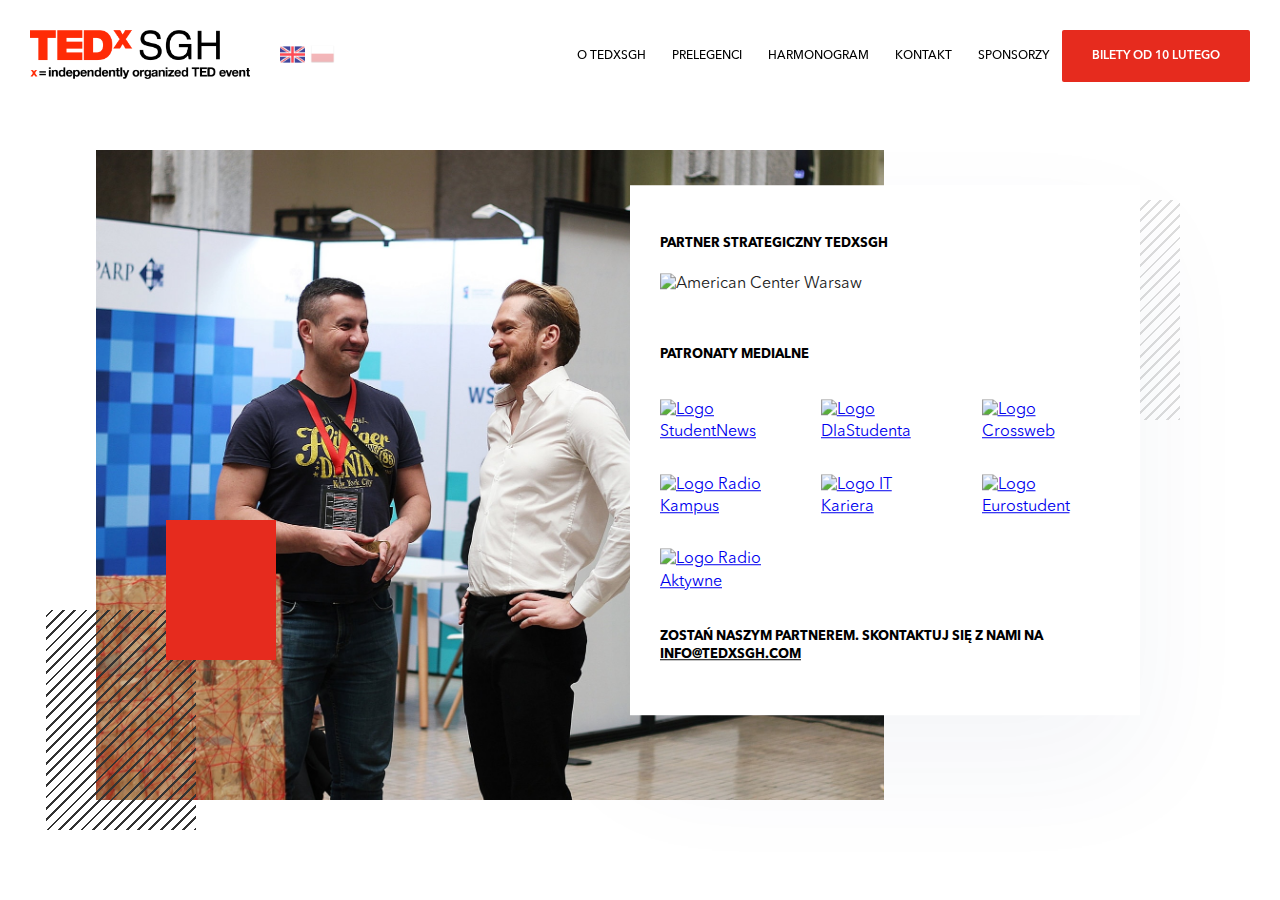
==== partnerzy.html @ ab31dc55 "Version with partners" ====
<!doctype html>
<html class="no-js" lang="">
<head>
  <meta charset="utf-8">
  <meta http-equiv="x-ua-compatible" content="ie=edge">
  <title>TEDxSGH discover the x - 3rd March 2018</title>
  <meta name="description" content="TEDxSGH - discover the x - 3rd March 2018. 3 sessions, 9 speakers, whole day of inspirational ideas.">
  <meta name="viewport" content="width=device-width, initial-scale=1">

  <link rel="manifest" href="site.webmanifest">
  <link rel="apple-touch-icon" href="icon.png">
  <!-- Place favicon.ico in the root directory -->

  <link rel="stylesheet" href="css/normalize.css">
  <link rel="stylesheet" href="css/main.css?v=1.47">
</head>
<body>
<!--[if lte IE 9]>
<p class="browserupgrade">You are using an <strong>outdated</strong> browser. Please <a href="https://browsehappy.com/">upgrade your browser</a> to improve your experience and security.</p>
<![endif]-->

<!-- Add your site or application content here -->


<div class="navigation">
  <div class="container-fluid">
    <div class="navigation-content">
      <div class="nav-logo-languages">
        <a href="pl.html">
          <img src="assets/images/logo-black.png"
               alt="TEDxSGH Logo" class="brand-logo">
        </a>
        <div class="languages">
          <a href="sponsors.html">
            <img src="assets/images/en.png" alt="" class="flag flag--active">
          </a>
          <a href="#">
            <img src="assets/images/pl.png" alt="" class="flag">
          </a>
        </div>
      </div>
      <ul class="navigation-items">
        <li class="navigation-item">
          <a href="pl.html#about" class="dark">
            O TEDxSGH
          </a>
        </li>
        <li class="navigation-item">
          <a href="pl.html#schedule" class="dark">
            Prelegenci
          </a>
        </li>
        <li class="navigation-item">
          <a href="pl.html#schedule" class="dark">
            Harmonogram
          </a>
        </li>
        <li class="navigation-item">
          <a href="pl.html#contact" class="dark">
            Kontakt
          </a>
        </li>
        <li class="navigation-item">
          <a href="#" class="dark">
            Sponsorzy
          </a>
        </li>
        <a href="https://tedxsgh.evenea.pl/" target="_blank">
          <button class="btn">
            Bilety od 10 lutego
          </button>
        </a>
      </ul>
    </div>
  </div>
</div>

<div class="navigation--mobile">
  <input type="checkbox" id="menu-toggle"/>
  <label id="trigger" for="menu-toggle"></label>
  <label id="burger" for="menu-toggle"></label>
  <ul id="menu">
    <li>
      <a href="pl.html#about">
        O TEDxSGH
      </a>
    </li>
    <li>
      <a href="pl.html#schedule">
        Prelegenci
      </a>
    </li>
    <li>
      <a href="pl.html#schedule">
        Harmonogram
      </a>
    </li>
    <li>
      <a href="pl.html#contact">
        Kontakt
      </a>
    </li>
    <li>
      <a href="#">
        Sponsorzy
      </a>
    </li>
    <a href="https://tedxsgh.evenea.pl/" target="_blank">
      <button class="btn">
        Bilety od 10 lutego
      </button>
    </a>
  </ul>
</div>

<!--Header-->

<section class="sponsors-wrapper">
  <div class="lines"></div>

  <div class="container">
    <div class="sponsors">
      <div class="sponsors-background">
        <div class="lines lines--dark"></div>
        <div class="red-rectangle"></div>
      </div>
    </div>
    <div class="sponsors-list">
      <div class="sponsor">
        <h2 class="ted-heading ted-heading--secondary">Partner strategiczny TEDxSGH</h2>
        <img src="assets/images/american-center.jpg" alt="American Center Warsaw">
      </div>
      <div class="other-sponsors">
        <h2 class="ted-heading ted-heading--secondary">Patronaty medialne</h2>
        <div class="row align-center justify-between">
          <div class="sponsor">
            <a href="http://studentnews.pl" target="_blank">
              <img src="assets/images/logo-studentnews.gif" alt="Logo StudentNews">
            </a>
          </div>
          <div class="sponsor">
            <a href="http://dlastudenta.pl" target="_blank">
              <img src="assets/images/logo-dlastudenta-pl.jpg" alt="Logo DlaStudenta">
            </a>
          </div>
          <div class="sponsor">
            <a href="http://crossweb.pl" target="_blank">
              <img src="assets/images/logo-crossweb.png" alt="Logo Crossweb">
            </a>
          </div>
          <div class="sponsor">
            <a href="http://radiokampus.fm" target="_blank">
              <img src="assets/images/logo-radio-kampus.jpg" alt="Logo Radio Kampus">
            </a>
          </div>
          <div class="sponsor">
            <a href="http://itkariera.info/" target="_blank">
              <img src="assets/images/logo-it-kariera.jpg" alt="Logo IT Kariera">
            </a>
          </div>
          <div class="sponsor">
            <a href="http://www.eurostudent.pl/" target="_blank">
              <img src="assets/images/logo-eurostudent.jpg" alt="Logo Eurostudent">
            </a>
          </div>
          <div class="sponsor">
            <a href="https://radioaktywne.pl" target="_blank">
              <img src="assets/images/logo-radio-aktywne.svg" alt="Logo Radio Aktywne">
            </a>
          </div>
        </div>
      </div>

      <h2 class="ted-heading ted-heading--secondary">Zostań naszym partnerem. Skontaktuj się z nami na
        <a class="mail" href="mailto:info@tedxsgh.com">info@tedxsgh.com</a>
      </h2>
    </div>
  </div>
</section>





<script src="js/vendor/modernizr-3.5.0.min.js"></script>
<script src="https://code.jquery.com/jquery-3.2.1.min.js" integrity="sha256-hwg4gsxgFZhOsEEamdOYGBf13FyQuiTwlAQgxVSNgt4=" crossorigin="anonymous"></script>
<script>window.jQuery || document.write('<script src="js/vendor/jquery-3.2.1.min.js"><\/script>')</script>
<script src="js/plugins.js"></script>
<script src="js/main.js"></script>
<!--<script type='text/javascript' src='//s3.amazonaws.com/downloads.mailchimp.com/js/mc-validate.js'></script><script type='text/javascript'>(function($) {window.fnames = new Array(); window.ftypes = new Array();fnames[0]='EMAIL';ftypes[0]='email';fnames[1]='FNAME';ftypes[1]='text';fnames[2]='LNAME';ftypes[2]='text';}(jQuery));var $mcj = jQuery.noConflict(true);</script>-->


<!-- Google Analytics: change UA-XXXXX-Y to be your site's ID. -->
<script>
  window.ga=function(){ga.q.push(arguments)};ga.q=[];ga.l=+new Date;
  ga('create','UA-73152735-4','auto');ga('send','pageview')
</script>
<script src="https://www.google-analytics.com/analytics.js" async defer></script>
</body>
</html>
---- css/main.css ----
/*! HTML5 Boilerplate v6.0.1 | MIT License | https://html5boilerplate.com/ */html{color:#222;font-size:1em;line-height:1.4}html,body{max-width:100vw !important;width:100vw;overflow-x:hidden}::-moz-selection{background:#b3d4fc;text-shadow:none}::selection{background:#b3d4fc;text-shadow:none}hr{display:block;height:1px;border:0;border-top:1px solid #ccc;margin:1em 0;padding:0}audio,canvas,iframe,img,svg,video{vertical-align:middle}fieldset{border:0;margin:0;padding:0}textarea{resize:vertical}.browserupgrade{margin:0.2em 0;background:#ccc;color:#000;padding:0.2em 0}.left{text-align:left}.right{text-align:right}.center{text-align:center;margin-left:auto;margin-right:auto}.hidden-sm{display:none}.container{width:90%;margin-left:auto;margin-right:auto}@media only screen and (min-width: 540px){.container{width:85%}}@media only screen and (min-width: 1700px){.container{width:80%;max-width:1600px}}.row{width:100%;display:flex;flex-wrap:wrap}.row [class^="col"]{float:left;margin:0.5rem 2%;min-height:0.125rem}.row::after{content:"";display:table;clear:both}.no-gutters{margin-right:0;margin-left:0}.no-gutters>.col,.no-gutters>[class*="col-"]{padding-right:0;padding-left:0}.col{box-sizing:border-box;display:flex;flex-direction:column}.col.reverse{flex-direction:column-reverse}.align-start{align-items:flex-start}.align-center{align-items:center}.align-end{align-items:flex-end}.align-stretch{align-items:stretch}.align-baseline{align-items:baseline}.justify-start{justify-content:flex-start;text-align:start}.justify-center{justify-content:center;text-align:center}.justify-end{justify-content:flex-end;text-align:end}.justify-around{justify-content:space-around}.justify-between{justify-content:space-between}.flex-first{order:-1}.flex-last{order:1}.col-xs-1{width:4.33333%}.col-xs-2{width:12.66667%}.col-xs-3{width:21%}.col-xs-4{width:29.33333%}.col-xs-5{width:37.66667%}.col-xs-6{width:46%}.col-xs-7{width:54.33333%}.col-xs-8{width:62.66667%}.col-xs-9{width:71%}.col-xs-10{width:79.33333%}.col-xs-11{width:87.66667%}.col-xs-12{width:96%}@media only screen and (min-width: 540px){.col-sm-1{width:4.33333%}.col-sm-2{width:12.66667%}.col-sm-3{width:21%}.col-sm-4{width:29.33333%}.col-sm-5{width:37.66667%}.col-sm-6{width:46%}.col-sm-7{width:54.33333%}.col-sm-8{width:62.66667%}.col-sm-9{width:71%}.col-sm-10{width:79.33333%}.col-sm-11{width:87.66667%}.col-sm-12{width:96%}.hidden-sm{display:block}}@media only screen and (min-width: 750px){.col-md-1{width:4.33333%}.col-md-2{width:12.66667%}.col-md-3{width:21%}.col-md-4{width:29.33333%}.col-md-5{width:37.66667%}.col-md-6{width:46%}.col-md-7{width:54.33333%}.col-md-8{width:62.66667%}.col-md-9{width:71%}.col-md-10{width:79.33333%}.col-md-11{width:87.66667%}.col-md-12{width:96%}.hidden-md{display:block}}@media only screen and (min-width: 1270px){.col-lg-1{width:4.33333%}.col-lg-2{width:12.66667%}.col-lg-3{width:21%}.col-lg-4{width:29.33333%}.col-lg-5{width:37.66667%}.col-lg-6{width:46%}.col-lg-7{width:54.33333%}.col-lg-8{width:62.66667%}.col-lg-9{width:71%}.col-lg-10{width:79.33333%}.col-lg-11{width:87.66667%}.col-lg-12{width:96%}.hidden-lg{display:block}}@media only screen and (min-width: 1700px){.col-xl-1{width:4.33333%}.col-xl-2{width:12.66667%}.col-xl-3{width:21%}.col-xl-4{width:29.33333%}.col-xl-5{width:37.66667%}.col-xl-6{width:46%}.col-xl-7{width:54.33333%}.col-xl-8{width:62.66667%}.col-xl-9{width:71%}.col-xl-10{width:79.33333%}.col-xl-11{width:87.66667%}.col-xl-12{width:96%}.hidden-xl{display:block}}@font-face{font-family:"AvenirNext-Heavy";src:url("../assets/fonts/AvenirNext-Heavy.otf") format("opentype")}@font-face{font-family:"AvenirNext-Bold";src:url("../assets/fonts/AvenirNext-Bold.otf") format("opentype")}@font-face{font-family:"AvenirNext-UltraLight";src:url("../assets/fonts/AvenirNext-UltraLight.otf") format("opentype")}@font-face{font-family:"AvenirNext-Medium";src:url("../assets/fonts/AvenirNext-Medium.otf") format("opentype")}@font-face{font-family:"AvenirNext-Regular";src:url("../assets/fonts/AvenirNext-Regular.otf") format("opentype")}@font-face{font-family:"AvenirNext-Demi";src:url("../assets/fonts/AvenirNext-Demi.otf") format("opentype")}.btn{padding:20px 30px;height:52px;text-align:center;background-color:#e62b1e;border-radius:2px;color:#fff;border:none;transition:0.2s;cursor:pointer;font-size:12px;font-size:.75rem;font-family:"AvenirNext-Demi",sans-serif;font-style:normal;font-weight:normal;text-transform:uppercase;min-width:140px}.btn:hover{background-color:#e32619}.btn:focus,.btn:active{outline:none}.btn--block{display:block;width:100%;max-width:none}.btn--with-arrow{position:relative;padding:20px 50px 20px 30px}.btn--with-arrow:after{position:absolute;display:block;content:url("../assets/images/arrow-white.svg");width:20px;right:20px;top:50%;transform:translateY(-50%)}html,body{font-family:"AvenirNext-Regular",sans-serif;font-style:normal;font-weight:normal}h1,h2,h3,h4,h5,h6{margin:20px 0}p{font-size:14px;font-size:.875rem;font-family:"AvenirNext-Regular",sans-serif;font-style:normal;font-weight:normal}.ted-heading{font-family:"AvenirNext-Bold",sans-serif;font-style:normal;font-weight:normal;color:#000}.ted-heading--hero{font-size:33px;font-size:2.0625rem;line-height:1.27;letter-spacing:2px;margin:30px 0}@media only screen and (min-width: 750px){.ted-heading--hero{font-size:60px;font-size:3.75rem}}.ted-heading--primary{font-size:20px;font-size:1.25rem;line-height:1.20}.ted-heading--secondary{font-size:13px;font-size:.8125rem;text-transform:uppercase}.ted-copy{font-size:14px;font-size:.875rem;font-family:"AvenirNext-Regular",sans-serif;font-style:normal;font-weight:normal;color:#818BA2;line-height:1.5}.ted-copy--large{font-size:16px;font-size:1rem;font-family:"AvenirNext-Bold",sans-serif;font-style:normal;font-weight:normal;color:#000}.ted-copy--faded{opacity:0.6}.ted-red{color:#e62b1e}.about{margin:30px 0;position:relative}@media only screen and (min-width: 750px){.about{margin:100px 0}}@media only screen and (min-width: 1700px){.about{margin:150px 0}}.about .lines{top:-100px;left:0px;height:350px;width:60px}.about__current-edition{position:relative;margin:80px 0 40px}.about__current-edition-theme{position:absolute;top:50px;left:-5px;color:rgba(0,0,0,0.06);font-size:40px;font-size:2.5rem;font-family:"AvenirNext-Demi",sans-serif;font-style:normal;font-weight:normal}@media only screen and (min-width: 540px){.about__current-edition-theme{top:90px;font-size:60px;font-size:3.75rem;font-family:"AvenirNext-Demi",sans-serif;font-style:normal;font-weight:normal}}@media only screen and (min-width: 750px){.about__current-edition-theme{font-size:80px;font-size:5rem;font-family:"AvenirNext-Demi",sans-serif;font-style:normal;font-weight:normal}}@media only screen and (min-width: 1270px){.about__current-edition-theme{left:430px;top:-6px;font-size:95px;font-size:5.9375rem;font-family:"AvenirNext-Demi",sans-serif;font-style:normal;font-weight:normal}}.about__current-edition-theme-description{margin-top:40px}@media only screen and (min-width: 540px){.about__current-edition-theme-description{margin-top:80px}}@media only screen and (min-width: 1270px){.about__current-edition-theme-description{margin:0;width:75%}}.about__current-edition img{width:200px;margin-bottom:30px}@media only screen and (min-width: 540px){.about__current-edition img{width:300px}}@media only screen and (min-width: 750px){.about__current-edition img{width:400px}}.footer{padding:10px}@media only screen and (min-width: 750px){.footer{padding:30px}}.footer-content{display:flex;flex-direction:column;justify-content:space-around;align-items:center}@media only screen and (min-width: 750px){.footer-content{flex-direction:row}}.footer-content span{display:block;margin:15px;text-align:center}@media only screen and (min-width: 750px){.footer-content span{margin:8px}}.footer-content span a{color:#000}.footer-content__social-media{order:1}@media only screen and (min-width: 750px){.footer-content__social-media{order:2}}.footer-content__social-media-item img{width:30px}.footer-copyrights{order:2}@media only screen and (min-width: 750px){.footer-copyrights{order:1;display:flex}}.ticket-reminder{display:flex;justify-content:center;margin-bottom:80px}.navigation{position:fixed;z-index:999;top:0;padding:20px 0;width:100vw;background:#fff}@media only screen and (min-width: 750px){.navigation{background:transparent;margin-top:10px}}.navigation-content{width:100%;display:flex;justify-content:space-between;align-items:flex-start}.navigation .brand-logo{height:auto;max-width:140px;margin-right:25px}@media only screen and (min-width: 540px){.navigation .brand-logo{max-width:190px}}@media only screen and (min-width: 750px){.navigation .brand-logo{max-width:220px}}.navigation .nav-logo-languages{display:flex;flex-direction:row;align-items:center}.navigation-items{display:none;font-size:12px;font-size:.75rem;font-family:"AvenirNext-Medium",sans-serif;font-style:normal;font-weight:normal;list-style-type:none;align-items:center;margin-top:0;margin-bottom:0;text-transform:uppercase}@media only screen and (min-width: 1270px){.navigation-items{display:flex}}@media only screen and (min-width: 1700px){.navigation-items{font-size:14px;font-size:.875rem;font-family:"AvenirNext-Medium",sans-serif;font-style:normal;font-weight:normal}}.navigation-item{margin:0 13px}@media only screen and (min-width: 1700px){.navigation-item{margin:0 30px}}.navigation-item a{color:#fff;text-decoration:none}.navigation-item a.dark{color:#000 !important}.container-fluid{padding:0 15px}@media only screen and (min-width: 750px){.container-fluid{padding:0 30px}}@keyframes checked-anim{50%{width:100%;height:100%;border-radius:0}100%{width:100%;height:100%;border-radius:0}}@keyframes not-checked-anim{0%{width:100%;height:100%}}.navigation--mobile{z-index:1001}.navigation--mobile [type="checkbox"]:not(:checked),.navigation--mobile [type="checkbox"]:checked{display:none}#trigger,#burger,#burger:before,#burger:after{position:absolute;top:30px;right:25px;background:#000;width:25px;height:2px;transition:.2s ease;cursor:pointer;z-index:1002;display:none}@media only screen and (min-width: 750px){#trigger,#burger,#burger:before,#burger:after{top:45px}}@media only screen and (max-width: 1269px){#trigger,#burger,#burger:before,#burger:after{display:block}}#trigger{height:25px;background:none}#burger:before,#burger:after{content:" ";left:0}#burger:before{top:7px}#burger:after{top:14px}#menu-toggle:checked+#trigger+#burger{background-color:#fff}#menu-toggle:checked+#trigger+#burger:before{background-color:#121f3e;width:25px;top:10px;left:5px;transform:rotate(45deg) translateX(-5px);transition:transform .2s ease}#menu-toggle:checked+#trigger+#burger:after{background-color:#121f3e;width:25px;top:3px;left:4px;transform:rotate(-45deg) translateX(-5px);transition:transform .2s ease}#menu{display:none}@media only screen and (max-width: 1269px){#menu{display:flex;flex-direction:column;justify-content:center;align-items:center;position:absolute;margin:0;padding:0;width:0;height:0;background-color:#fff;border-bottom-right-radius:100%;box-shadow:0 2px 5px rgba(0,0,0,0.26);animation:not-checked-anim .2s both;transition:.2s;z-index:1001}}#menu li,#menu button{display:none}#menu li a,#menu button a{display:block;margin:5px;padding:10px;color:#121f3e;text-decoration:none}#menu-toggle:checked+#trigger+#burger+#menu{animation:checked-anim 0.5s ease both}#menu-toggle:checked+#trigger ~ #menu>li,#menu-toggle:checked+#trigger ~ #menu>button{display:block;max-width:90%}.header{color:#fff;height:100%;position:relative;text-align:center;height:100%;margin:130px 0 70px}@media only screen and (min-width: 540px){.header{margin:0;min-height:100vh}}@media only screen and (min-width: 750px){.header{text-align:left}}@media only screen and (min-width: 1270px){.header{height:650px}}.header .header-image{background:url("../assets/images/piotr-bucki-scena@2x.jpg");background-position:center center;background-size:cover;display:none;position:absolute}@media only screen and (min-width: 1270px){.header .header-image{display:block;right:0px;width:53vw;height:100vh}}@media only screen and (min-width: 1700px){.header .header-image{right:80px;width:55vw;height:100vh;max-height:none}}.header .header-image .lines{left:-60px;height:200px;width:60px}.header .header-image .lines--dark{bottom:40px;height:220px;width:150px}.header .header-image .red-rectangle{left:60px;bottom:190px;height:140px;width:110px}@media only screen and (min-width: 540px){.header .hero{text-align:left;position:absolute;top:50%;transform:translateY(-50%)}}.header-date{display:block}@media only screen and (min-width: 540px){.header-date{margin-left:10px;display:inline-block}}#map{height:300px}@media only screen and (min-width: 1270px){#map{height:calc(100% - 200px)}}.contact{margin:30px 0}@media only screen and (min-width: 750px){.contact{margin:50px 0}}@media only screen and (min-width: 1700px){.contact{margin:100px 0}}.contact-wrapper{margin:50px 0}.contact-newsletter-input-wrapper{margin:50px 0}.contact-form-wrapper{margin-top:60px}.contact-form{display:flex;flex-direction:column}.contact-form button{max-width:250px;margin-top:15px}.contact-transport{margin:30px 0}.input-wrapper{position:relative}.input-wrapper--flex{display:flex}.input-wrapper--flex input{width:70%}.input-wrapper--flex button{margin-top:15px}.input-wrapper .lines{height:20px;width:calc(100% - 35px);bottom:10px;z-index:-1}#schedule{position:relative}#schedule>.lines{right:-0px;top:450px;width:15vw;height:600px}.schedule{border-left:1px solid #eee;padding-left:5px;margin-top:60px}@media only screen and (min-width: 540px){.schedule{padding-left:20px}}.schedule-row{display:flex;flex-wrap:wrap;align-items:center;margin:50px 0}@media only screen and (min-width: 750px){.schedule-row{flex-wrap:nowrap}}.schedule-row .schedule-row-title{width:100px}.schedule-row>button,.schedule-row h5,.schedule-row p{margin:10px}@media only screen and (min-width: 1270px){.schedule-row>button,.schedule-row h5,.schedule-row p{margin:20px}}@media only screen and (min-width: 1270px){.schedule-row p{width:60%}}.schedule-row button{position:relative}.schedule-row button:before{content:'';display:block;height:1px;background:#ccc;position:absolute;top:50%;left:-15px;width:15px}@media only screen and (min-width: 540px){.schedule-row button:before{left:-30px;width:30px}}@media only screen and (min-width: 1270px){.schedule-row button:before{left:-40px;width:40px}}.schedule .speaker-box{padding:30px 50px;background:#fff;box-shadow:0 52px 114px 0 rgba(38,58,124,0.05);text-align:center;position:relative;min-height:275px}.schedule .speaker-box-wrapper{position:relative}.schedule .speaker-box-wrapper .lines{left:-10px;top:10px;width:100%;height:100%}.schedule .speaker-unknown{height:80px;width:80px;border-radius:50%;position:relative;background:#e62b1e;margin:0 auto}.schedule .speaker-unknown-content{font-size:50px;font-size:3.125rem;font-family:"AvenirNext-Bold",sans-serif;font-style:normal;font-weight:normal;color:#fff;position:absolute;top:10px;left:25px}.sponsors{position:relative}.sponsors-wrapper{margin-top:100px;height:100%}@media only screen and (min-width: 750px){.sponsors-wrapper{margin:0;height:100vh}}.sponsors-wrapper>.lines{display:block;top:200px;right:100px;height:220px;width:500px}@media only screen and (max-width: 750px){.sponsors-wrapper>.lines{display:none}}.sponsors-background{height:calc(100vh - 250px);position:absolute;top:150px;width:calc(100% - 300px)}@media only screen and (min-width: 750px){.sponsors-background{background:url("../assets/images/partners-background1.jpg");background-position:center center;background-size:cover;background-repeat:no-repeat}}.sponsors-background .lines{display:block;bottom:-30px;left:-50px;height:220px;width:150px}@media only screen and (max-width: 750px){.sponsors-background .lines{display:none}}.sponsors-background .red-rectangle{display:none}@media only screen and (min-width: 750px){.sponsors-background .red-rectangle{display:block;left:70px;bottom:140px;height:140px;width:110px}}.sponsors-list{width:100%;background:#fff;box-shadow:0 52px 114px 0 rgba(38,58,124,0.05);padding:10px}@media only screen and (min-width: 540px){.sponsors-list{width:450px;background:#fff;padding:30px}}.sponsors-list img{max-width:100%;max-height:150px}@media only screen and (min-width: 750px){.sponsors-list{position:absolute;right:140px;top:50%;transform:translateY(-50%)}}.other-sponsors{margin-top:50px}.other-sponsors .sponsor{width:calc(50% - 35px);margin:15px 15px 15px 0}@media only screen and (min-width: 540px){.other-sponsors .sponsor{width:calc(33% - 35px)}}a.mail{color:black !important}input::-webkit-input-placeholder,textarea::-webkit-input-placeholder{font-size:12px;font-size:.75rem;font-family:"AvenirNext-Bold",sans-serif;font-style:normal;font-weight:normal;text-transform:uppercase;color:#121f3e}input,textarea{padding:20px;width:calc(100% - 80px);outline:none;font-size:12px;font-size:.75rem;font-family:"AvenirNext-Bold",sans-serif;font-style:normal;font-weight:normal;text-transform:uppercase;color:#121f3e;border:none;box-shadow:0 52px 114px 0 rgba(38,58,124,0.05);margin:15px 0 15px 10px}@media only screen and (min-width: 540px){input,textarea{min-width:250px}}textarea{height:120px}.lines{position:absolute;background:repeating-linear-gradient(-45deg, #ddd, #ddd 2px, transparent 2px, transparent 8px)}.lines--dark{background:repeating-linear-gradient(-45deg, #333, #333 2px, transparent 2px, transparent 8px)}.red-rectangle{background:#e62b1e;position:absolute}.flag{margin-left:5px;opacity:0.3;width:25px}.flag--active{opacity:1}.languages{display:flex}.hidden{display:none !important}.visuallyhidden{border:0;clip:rect(0 0 0 0);-webkit-clip-path:inset(50%);clip-path:inset(50%);height:1px;margin:-1px;overflow:hidden;padding:0;position:absolute;width:1px;white-space:nowrap}.visuallyhidden.focusable:active,.visuallyhidden.focusable:focus{clip:auto;-webkit-clip-path:none;clip-path:none;height:auto;margin:0;overflow:visible;position:static;width:auto;white-space:inherit}.invisible{visibility:hidden}.clearfix:before,.clearfix:after{content:" ";display:table}.clearfix:after{clear:both}@media print{*,*:before,*:after{background:transparent !important;color:#000 !important;box-shadow:none !important;text-shadow:none !important}a,a:visited{text-decoration:underline}a[href]:after{content:" (" attr(href) ")"}abbr[title]:after{content:" (" attr(title) ")"}a[href^="#"]:after,a[href^="javascript:"]:after{content:""}pre{white-space:pre-wrap !important}pre,blockquote{border:1px solid #999;page-break-inside:avoid}thead{display:table-header-group}tr,img{page-break-inside:avoid}p,h2,h3{orphans:3;widows:3}h2,h3{page-break-after:avoid}}
/*# sourceMappingURL=main.css.map */
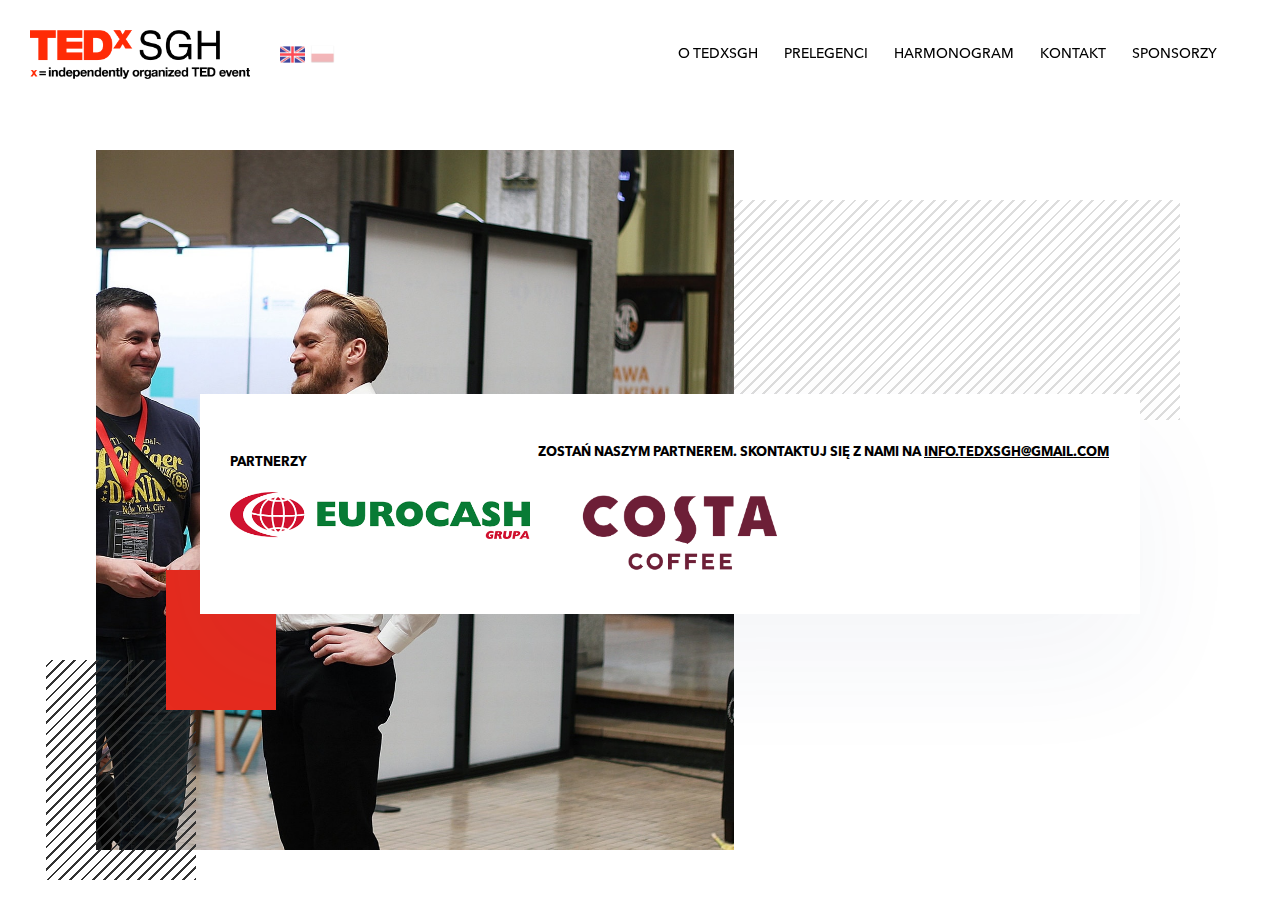
==== commit f29d425d: "2019" ====
--- a/partnerzy.html
+++ b/partnerzy.html
@@ -3,8 +3,8 @@
 <head>
   <meta charset="utf-8">
   <meta http-equiv="x-ua-compatible" content="ie=edge">
-  <title>TEDxSGH discover the x - 3rd March 2018</title>
-  <meta name="description" content="TEDxSGH - discover the x - 3rd March 2018. 3 sessions, 9 speakers, whole day of inspirational ideas.">
+  <title>TEDxSGH be(the)cause - 30 November 2019</title>
+  <meta name="description" content="TEDxSGH - be(the)cause - 30 November 2019. 3 sessions, 9 speakers, whole day of inspirational ideas.">
   <meta name="viewport" content="width=device-width, initial-scale=1">
 
   <link rel="manifest" href="site.webmanifest">
@@ -12,7 +12,7 @@
   <!-- Place favicon.ico in the root directory -->
 
   <link rel="stylesheet" href="css/normalize.css">
-  <link rel="stylesheet" href="css/main.css?v=1.47">
+  <link rel="stylesheet" href="css/main.css?v=1.49">
 </head>
 <body>
 <!--[if lte IE 9]>
@@ -65,11 +65,6 @@
             Sponsorzy
           </a>
         </li>
-        <a href="https://tedxsgh.evenea.pl/" target="_blank">
-          <button class="btn">
-            Bilety od 10 lutego
-          </button>
-        </a>
       </ul>
     </div>
   </div>
@@ -105,11 +100,6 @@
         Sponsorzy
       </a>
     </li>
-    <a href="https://tedxsgh.evenea.pl/" target="_blank">
-      <button class="btn">
-        Bilety od 10 lutego
-      </button>
-    </a>
   </ul>
 </div>
 
@@ -125,54 +115,21 @@
         <div class="red-rectangle"></div>
       </div>
     </div>
-    <div class="sponsors-list">
+    <div class="sponsors-list row">
       <div class="sponsor">
-        <h2 class="ted-heading ted-heading--secondary">Partner strategiczny TEDxSGH</h2>
-        <img src="assets/images/american-center.jpg" alt="American Center Warsaw">
-      </div>
-      <div class="other-sponsors">
-        <h2 class="ted-heading ted-heading--secondary">Patronaty medialne</h2>
-        <div class="row align-center justify-between">
-          <div class="sponsor">
-            <a href="http://studentnews.pl" target="_blank">
-              <img src="assets/images/logo-studentnews.gif" alt="Logo StudentNews">
-            </a>
-          </div>
-          <div class="sponsor">
-            <a href="http://dlastudenta.pl" target="_blank">
-              <img src="assets/images/logo-dlastudenta-pl.jpg" alt="Logo DlaStudenta">
-            </a>
-          </div>
-          <div class="sponsor">
-            <a href="http://crossweb.pl" target="_blank">
-              <img src="assets/images/logo-crossweb.png" alt="Logo Crossweb">
-            </a>
-          </div>
-          <div class="sponsor">
-            <a href="http://radiokampus.fm" target="_blank">
-              <img src="assets/images/logo-radio-kampus.jpg" alt="Logo Radio Kampus">
-            </a>
-          </div>
-          <div class="sponsor">
-            <a href="http://itkariera.info/" target="_blank">
-              <img src="assets/images/logo-it-kariera.jpg" alt="Logo IT Kariera">
-            </a>
-          </div>
-          <div class="sponsor">
-            <a href="http://www.eurostudent.pl/" target="_blank">
-              <img src="assets/images/logo-eurostudent.jpg" alt="Logo Eurostudent">
-            </a>
-          </div>
-          <div class="sponsor">
-            <a href="https://radioaktywne.pl" target="_blank">
-              <img src="assets/images/logo-radio-aktywne.svg" alt="Logo Radio Aktywne">
-            </a>
-          </div>
+        <h2 class="ted-heading ted-heading--secondary">Partnerzy</h2>
+        <div class="sponsors__list">
+          <a class="eurocash" href="https://eurocash.pl/" target="_blank">
+            <img src="assets/images/eurocash.png" alt="Logo Eurocash">
+          </a>
+          <a class="costa" href="https://www.costacoffee.pl/" target="_blank">
+            <img src="assets/images/costa.png" alt="Logo Costa Coffee">
+          </a>
         </div>
       </div>
 
       <h2 class="ted-heading ted-heading--secondary">Zostań naszym partnerem. Skontaktuj się z nami na
-        <a class="mail" href="mailto:info@tedxsgh.com">info@tedxsgh.com</a>
+        <a class="mail" href="mailto:info.tedxsgh@gmail.com">info.tedxsgh@gmail.com</a>
       </h2>
     </div>
   </div>
--- a/css/main.css
+++ b/css/main.css
@@ -1,2 +1,1511 @@
-/*! HTML5 Boilerplate v6.0.1 | MIT License | https://html5boilerplate.com/ */html{color:#222;font-size:1em;line-height:1.4}html,body{max-width:100vw !important;width:100vw;overflow-x:hidden}::-moz-selection{background:#b3d4fc;text-shadow:none}::selection{background:#b3d4fc;text-shadow:none}hr{display:block;height:1px;border:0;border-top:1px solid #ccc;margin:1em 0;padding:0}audio,canvas,iframe,img,svg,video{vertical-align:middle}fieldset{border:0;margin:0;padding:0}textarea{resize:vertical}.browserupgrade{margin:0.2em 0;background:#ccc;color:#000;padding:0.2em 0}.left{text-align:left}.right{text-align:right}.center{text-align:center;margin-left:auto;margin-right:auto}.hidden-sm{display:none}.container{width:90%;margin-left:auto;margin-right:auto}@media only screen and (min-width: 540px){.container{width:85%}}@media only screen and (min-width: 1700px){.container{width:80%;max-width:1600px}}.row{width:100%;display:flex;flex-wrap:wrap}.row [class^="col"]{float:left;margin:0.5rem 2%;min-height:0.125rem}.row::after{content:"";display:table;clear:both}.no-gutters{margin-right:0;margin-left:0}.no-gutters>.col,.no-gutters>[class*="col-"]{padding-right:0;padding-left:0}.col{box-sizing:border-box;display:flex;flex-direction:column}.col.reverse{flex-direction:column-reverse}.align-start{align-items:flex-start}.align-center{align-items:center}.align-end{align-items:flex-end}.align-stretch{align-items:stretch}.align-baseline{align-items:baseline}.justify-start{justify-content:flex-start;text-align:start}.justify-center{justify-content:center;text-align:center}.justify-end{justify-content:flex-end;text-align:end}.justify-around{justify-content:space-around}.justify-between{justify-content:space-between}.flex-first{order:-1}.flex-last{order:1}.col-xs-1{width:4.33333%}.col-xs-2{width:12.66667%}.col-xs-3{width:21%}.col-xs-4{width:29.33333%}.col-xs-5{width:37.66667%}.col-xs-6{width:46%}.col-xs-7{width:54.33333%}.col-xs-8{width:62.66667%}.col-xs-9{width:71%}.col-xs-10{width:79.33333%}.col-xs-11{width:87.66667%}.col-xs-12{width:96%}@media only screen and (min-width: 540px){.col-sm-1{width:4.33333%}.col-sm-2{width:12.66667%}.col-sm-3{width:21%}.col-sm-4{width:29.33333%}.col-sm-5{width:37.66667%}.col-sm-6{width:46%}.col-sm-7{width:54.33333%}.col-sm-8{width:62.66667%}.col-sm-9{width:71%}.col-sm-10{width:79.33333%}.col-sm-11{width:87.66667%}.col-sm-12{width:96%}.hidden-sm{display:block}}@media only screen and (min-width: 750px){.col-md-1{width:4.33333%}.col-md-2{width:12.66667%}.col-md-3{width:21%}.col-md-4{width:29.33333%}.col-md-5{width:37.66667%}.col-md-6{width:46%}.col-md-7{width:54.33333%}.col-md-8{width:62.66667%}.col-md-9{width:71%}.col-md-10{width:79.33333%}.col-md-11{width:87.66667%}.col-md-12{width:96%}.hidden-md{display:block}}@media only screen and (min-width: 1270px){.col-lg-1{width:4.33333%}.col-lg-2{width:12.66667%}.col-lg-3{width:21%}.col-lg-4{width:29.33333%}.col-lg-5{width:37.66667%}.col-lg-6{width:46%}.col-lg-7{width:54.33333%}.col-lg-8{width:62.66667%}.col-lg-9{width:71%}.col-lg-10{width:79.33333%}.col-lg-11{width:87.66667%}.col-lg-12{width:96%}.hidden-lg{display:block}}@media only screen and (min-width: 1700px){.col-xl-1{width:4.33333%}.col-xl-2{width:12.66667%}.col-xl-3{width:21%}.col-xl-4{width:29.33333%}.col-xl-5{width:37.66667%}.col-xl-6{width:46%}.col-xl-7{width:54.33333%}.col-xl-8{width:62.66667%}.col-xl-9{width:71%}.col-xl-10{width:79.33333%}.col-xl-11{width:87.66667%}.col-xl-12{width:96%}.hidden-xl{display:block}}@font-face{font-family:"AvenirNext-Heavy";src:url("../assets/fonts/AvenirNext-Heavy.otf") format("opentype")}@font-face{font-family:"AvenirNext-Bold";src:url("../assets/fonts/AvenirNext-Bold.otf") format("opentype")}@font-face{font-family:"AvenirNext-UltraLight";src:url("../assets/fonts/AvenirNext-UltraLight.otf") format("opentype")}@font-face{font-family:"AvenirNext-Medium";src:url("../assets/fonts/AvenirNext-Medium.otf") format("opentype")}@font-face{font-family:"AvenirNext-Regular";src:url("../assets/fonts/AvenirNext-Regular.otf") format("opentype")}@font-face{font-family:"AvenirNext-Demi";src:url("../assets/fonts/AvenirNext-Demi.otf") format("opentype")}.btn{padding:20px 30px;height:52px;text-align:center;background-color:#e62b1e;border-radius:2px;color:#fff;border:none;transition:0.2s;cursor:pointer;font-size:12px;font-size:.75rem;font-family:"AvenirNext-Demi",sans-serif;font-style:normal;font-weight:normal;text-transform:uppercase;min-width:140px}.btn:hover{background-color:#e32619}.btn:focus,.btn:active{outline:none}.btn--block{display:block;width:100%;max-width:none}.btn--with-arrow{position:relative;padding:20px 50px 20px 30px}.btn--with-arrow:after{position:absolute;display:block;content:url("../assets/images/arrow-white.svg");width:20px;right:20px;top:50%;transform:translateY(-50%)}html,body{font-family:"AvenirNext-Regular",sans-serif;font-style:normal;font-weight:normal}h1,h2,h3,h4,h5,h6{margin:20px 0}p{font-size:14px;font-size:.875rem;font-family:"AvenirNext-Regular",sans-serif;font-style:normal;font-weight:normal}.ted-heading{font-family:"AvenirNext-Bold",sans-serif;font-style:normal;font-weight:normal;color:#000}.ted-heading--hero{font-size:33px;font-size:2.0625rem;line-height:1.27;letter-spacing:2px;margin:30px 0}@media only screen and (min-width: 750px){.ted-heading--hero{font-size:60px;font-size:3.75rem}}.ted-heading--primary{font-size:20px;font-size:1.25rem;line-height:1.20}.ted-heading--secondary{font-size:13px;font-size:.8125rem;text-transform:uppercase}.ted-copy{font-size:14px;font-size:.875rem;font-family:"AvenirNext-Regular",sans-serif;font-style:normal;font-weight:normal;color:#818BA2;line-height:1.5}.ted-copy--large{font-size:16px;font-size:1rem;font-family:"AvenirNext-Bold",sans-serif;font-style:normal;font-weight:normal;color:#000}.ted-copy--faded{opacity:0.6}.ted-red{color:#e62b1e}.about{margin:30px 0;position:relative}@media only screen and (min-width: 750px){.about{margin:100px 0}}@media only screen and (min-width: 1700px){.about{margin:150px 0}}.about .lines{top:-100px;left:0px;height:350px;width:60px}.about__current-edition{position:relative;margin:80px 0 40px}.about__current-edition-theme{position:absolute;top:50px;left:-5px;color:rgba(0,0,0,0.06);font-size:40px;font-size:2.5rem;font-family:"AvenirNext-Demi",sans-serif;font-style:normal;font-weight:normal}@media only screen and (min-width: 540px){.about__current-edition-theme{top:90px;font-size:60px;font-size:3.75rem;font-family:"AvenirNext-Demi",sans-serif;font-style:normal;font-weight:normal}}@media only screen and (min-width: 750px){.about__current-edition-theme{font-size:80px;font-size:5rem;font-family:"AvenirNext-Demi",sans-serif;font-style:normal;font-weight:normal}}@media only screen and (min-width: 1270px){.about__current-edition-theme{left:430px;top:-6px;font-size:95px;font-size:5.9375rem;font-family:"AvenirNext-Demi",sans-serif;font-style:normal;font-weight:normal}}.about__current-edition-theme-description{margin-top:40px}@media only screen and (min-width: 540px){.about__current-edition-theme-description{margin-top:80px}}@media only screen and (min-width: 1270px){.about__current-edition-theme-description{margin:0;width:75%}}.about__current-edition img{width:200px;margin-bottom:30px}@media only screen and (min-width: 540px){.about__current-edition img{width:300px}}@media only screen and (min-width: 750px){.about__current-edition img{width:400px}}.footer{padding:10px}@media only screen and (min-width: 750px){.footer{padding:30px}}.footer-content{display:flex;flex-direction:column;justify-content:space-around;align-items:center}@media only screen and (min-width: 750px){.footer-content{flex-direction:row}}.footer-content span{display:block;margin:15px;text-align:center}@media only screen and (min-width: 750px){.footer-content span{margin:8px}}.footer-content span a{color:#000}.footer-content__social-media{order:1}@media only screen and (min-width: 750px){.footer-content__social-media{order:2}}.footer-content__social-media-item img{width:30px}.footer-copyrights{order:2}@media only screen and (min-width: 750px){.footer-copyrights{order:1;display:flex}}.ticket-reminder{display:flex;justify-content:center;margin-bottom:80px}.navigation{position:fixed;z-index:999;top:0;padding:20px 0;width:100vw;background:#fff}@media only screen and (min-width: 750px){.navigation{background:transparent;margin-top:10px}}.navigation-content{width:100%;display:flex;justify-content:space-between;align-items:flex-start}.navigation .brand-logo{height:auto;max-width:140px;margin-right:25px}@media only screen and (min-width: 540px){.navigation .brand-logo{max-width:190px}}@media only screen and (min-width: 750px){.navigation .brand-logo{max-width:220px}}.navigation .nav-logo-languages{display:flex;flex-direction:row;align-items:center}.navigation-items{display:none;font-size:12px;font-size:.75rem;font-family:"AvenirNext-Medium",sans-serif;font-style:normal;font-weight:normal;list-style-type:none;align-items:center;margin-top:0;margin-bottom:0;text-transform:uppercase}@media only screen and (min-width: 1270px){.navigation-items{display:flex}}@media only screen and (min-width: 1700px){.navigation-items{font-size:14px;font-size:.875rem;font-family:"AvenirNext-Medium",sans-serif;font-style:normal;font-weight:normal}}.navigation-item{margin:0 13px}@media only screen and (min-width: 1700px){.navigation-item{margin:0 30px}}.navigation-item a{color:#fff;text-decoration:none}.navigation-item a.dark{color:#000 !important}.container-fluid{padding:0 15px}@media only screen and (min-width: 750px){.container-fluid{padding:0 30px}}@keyframes checked-anim{50%{width:100%;height:100%;border-radius:0}100%{width:100%;height:100%;border-radius:0}}@keyframes not-checked-anim{0%{width:100%;height:100%}}.navigation--mobile{z-index:1001}.navigation--mobile [type="checkbox"]:not(:checked),.navigation--mobile [type="checkbox"]:checked{display:none}#trigger,#burger,#burger:before,#burger:after{position:absolute;top:30px;right:25px;background:#000;width:25px;height:2px;transition:.2s ease;cursor:pointer;z-index:1002;display:none}@media only screen and (min-width: 750px){#trigger,#burger,#burger:before,#burger:after{top:45px}}@media only screen and (max-width: 1269px){#trigger,#burger,#burger:before,#burger:after{display:block}}#trigger{height:25px;background:none}#burger:before,#burger:after{content:" ";left:0}#burger:before{top:7px}#burger:after{top:14px}#menu-toggle:checked+#trigger+#burger{background-color:#fff}#menu-toggle:checked+#trigger+#burger:before{background-color:#121f3e;width:25px;top:10px;left:5px;transform:rotate(45deg) translateX(-5px);transition:transform .2s ease}#menu-toggle:checked+#trigger+#burger:after{background-color:#121f3e;width:25px;top:3px;left:4px;transform:rotate(-45deg) translateX(-5px);transition:transform .2s ease}#menu{display:none}@media only screen and (max-width: 1269px){#menu{display:flex;flex-direction:column;justify-content:center;align-items:center;position:absolute;margin:0;padding:0;width:0;height:0;background-color:#fff;border-bottom-right-radius:100%;box-shadow:0 2px 5px rgba(0,0,0,0.26);animation:not-checked-anim .2s both;transition:.2s;z-index:1001}}#menu li,#menu button{display:none}#menu li a,#menu button a{display:block;margin:5px;padding:10px;color:#121f3e;text-decoration:none}#menu-toggle:checked+#trigger+#burger+#menu{animation:checked-anim 0.5s ease both}#menu-toggle:checked+#trigger ~ #menu>li,#menu-toggle:checked+#trigger ~ #menu>button{display:block;max-width:90%}.header{color:#fff;height:100%;position:relative;text-align:center;height:100%;margin:130px 0 70px}@media only screen and (min-width: 540px){.header{margin:0;min-height:100vh}}@media only screen and (min-width: 750px){.header{text-align:left}}@media only screen and (min-width: 1270px){.header{height:650px}}.header .header-image{background:url("../assets/images/piotr-bucki-scena@2x.jpg");background-position:center center;background-size:cover;display:none;position:absolute}@media only screen and (min-width: 1270px){.header .header-image{display:block;right:0px;width:53vw;height:100vh}}@media only screen and (min-width: 1700px){.header .header-image{right:80px;width:55vw;height:100vh;max-height:none}}.header .header-image .lines{left:-60px;height:200px;width:60px}.header .header-image .lines--dark{bottom:40px;height:220px;width:150px}.header .header-image .red-rectangle{left:60px;bottom:190px;height:140px;width:110px}@media only screen and (min-width: 540px){.header .hero{text-align:left;position:absolute;top:50%;transform:translateY(-50%)}}.header-date{display:block}@media only screen and (min-width: 540px){.header-date{margin-left:10px;display:inline-block}}#map{height:300px}@media only screen and (min-width: 1270px){#map{height:calc(100% - 200px)}}.contact{margin:30px 0}@media only screen and (min-width: 750px){.contact{margin:50px 0}}@media only screen and (min-width: 1700px){.contact{margin:100px 0}}.contact-wrapper{margin:50px 0}.contact-newsletter-input-wrapper{margin:50px 0}.contact-form-wrapper{margin-top:60px}.contact-form{display:flex;flex-direction:column}.contact-form button{max-width:250px;margin-top:15px}.contact-transport{margin:30px 0}.input-wrapper{position:relative}.input-wrapper--flex{display:flex}.input-wrapper--flex input{width:70%}.input-wrapper--flex button{margin-top:15px}.input-wrapper .lines{height:20px;width:calc(100% - 35px);bottom:10px;z-index:-1}#schedule{position:relative}#schedule>.lines{right:-0px;top:450px;width:15vw;height:600px}.schedule{border-left:1px solid #eee;padding-left:5px;margin-top:60px}@media only screen and (min-width: 540px){.schedule{padding-left:20px}}.schedule-row{display:flex;flex-wrap:wrap;align-items:center;margin:50px 0}@media only screen and (min-width: 750px){.schedule-row{flex-wrap:nowrap}}.schedule-row .schedule-row-title{width:100px}.schedule-row>button,.schedule-row h5,.schedule-row p{margin:10px}@media only screen and (min-width: 1270px){.schedule-row>button,.schedule-row h5,.schedule-row p{margin:20px}}@media only screen and (min-width: 1270px){.schedule-row p{width:60%}}.schedule-row button{position:relative}.schedule-row button:before{content:'';display:block;height:1px;background:#ccc;position:absolute;top:50%;left:-15px;width:15px}@media only screen and (min-width: 540px){.schedule-row button:before{left:-30px;width:30px}}@media only screen and (min-width: 1270px){.schedule-row button:before{left:-40px;width:40px}}.schedule .speaker-box{padding:30px 50px;background:#fff;box-shadow:0 52px 114px 0 rgba(38,58,124,0.05);text-align:center;position:relative;min-height:275px}.schedule .speaker-box-wrapper{position:relative}.schedule .speaker-box-wrapper .lines{left:-10px;top:10px;width:100%;height:100%}.schedule .speaker-unknown{height:80px;width:80px;border-radius:50%;position:relative;background:#e62b1e;margin:0 auto}.schedule .speaker-unknown-content{font-size:50px;font-size:3.125rem;font-family:"AvenirNext-Bold",sans-serif;font-style:normal;font-weight:normal;color:#fff;position:absolute;top:10px;left:25px}.sponsors{position:relative}.sponsors-wrapper{margin-top:100px;height:100%}@media only screen and (min-width: 750px){.sponsors-wrapper{margin:0;height:100vh}}.sponsors-wrapper>.lines{display:block;top:200px;right:100px;height:220px;width:500px}@media only screen and (max-width: 750px){.sponsors-wrapper>.lines{display:none}}.sponsors-background{height:calc(100vh - 250px);position:absolute;top:150px;width:calc(100% - 300px)}@media only screen and (min-width: 750px){.sponsors-background{background:url("../assets/images/partners-background1.jpg");background-position:center center;background-size:cover;background-repeat:no-repeat}}.sponsors-background .lines{display:block;bottom:-30px;left:-50px;height:220px;width:150px}@media only screen and (max-width: 750px){.sponsors-background .lines{display:none}}.sponsors-background .red-rectangle{display:none}@media only screen and (min-width: 750px){.sponsors-background .red-rectangle{display:block;left:70px;bottom:140px;height:140px;width:110px}}.sponsors-list{width:100%;background:#fff;box-shadow:0 52px 114px 0 rgba(38,58,124,0.05);padding:10px}@media only screen and (min-width: 540px){.sponsors-list{width:450px;background:#fff;padding:30px}}.sponsors-list img{max-width:100%;max-height:150px}@media only screen and (min-width: 750px){.sponsors-list{position:absolute;right:140px;top:50%;transform:translateY(-50%)}}.other-sponsors{margin-top:50px}.other-sponsors .sponsor{width:calc(50% - 35px);margin:15px 15px 15px 0}@media only screen and (min-width: 540px){.other-sponsors .sponsor{width:calc(33% - 35px)}}a.mail{color:black !important}input::-webkit-input-placeholder,textarea::-webkit-input-placeholder{font-size:12px;font-size:.75rem;font-family:"AvenirNext-Bold",sans-serif;font-style:normal;font-weight:normal;text-transform:uppercase;color:#121f3e}input,textarea{padding:20px;width:calc(100% - 80px);outline:none;font-size:12px;font-size:.75rem;font-family:"AvenirNext-Bold",sans-serif;font-style:normal;font-weight:normal;text-transform:uppercase;color:#121f3e;border:none;box-shadow:0 52px 114px 0 rgba(38,58,124,0.05);margin:15px 0 15px 10px}@media only screen and (min-width: 540px){input,textarea{min-width:250px}}textarea{height:120px}.lines{position:absolute;background:repeating-linear-gradient(-45deg, #ddd, #ddd 2px, transparent 2px, transparent 8px)}.lines--dark{background:repeating-linear-gradient(-45deg, #333, #333 2px, transparent 2px, transparent 8px)}.red-rectangle{background:#e62b1e;position:absolute}.flag{margin-left:5px;opacity:0.3;width:25px}.flag--active{opacity:1}.languages{display:flex}.hidden{display:none !important}.visuallyhidden{border:0;clip:rect(0 0 0 0);-webkit-clip-path:inset(50%);clip-path:inset(50%);height:1px;margin:-1px;overflow:hidden;padding:0;position:absolute;width:1px;white-space:nowrap}.visuallyhidden.focusable:active,.visuallyhidden.focusable:focus{clip:auto;-webkit-clip-path:none;clip-path:none;height:auto;margin:0;overflow:visible;position:static;width:auto;white-space:inherit}.invisible{visibility:hidden}.clearfix:before,.clearfix:after{content:" ";display:table}.clearfix:after{clear:both}@media print{*,*:before,*:after{background:transparent !important;color:#000 !important;box-shadow:none !important;text-shadow:none !important}a,a:visited{text-decoration:underline}a[href]:after{content:" (" attr(href) ")"}abbr[title]:after{content:" (" attr(title) ")"}a[href^="#"]:after,a[href^="javascript:"]:after{content:""}pre{white-space:pre-wrap !important}pre,blockquote{border:1px solid #999;page-break-inside:avoid}thead{display:table-header-group}tr,img{page-break-inside:avoid}p,h2,h3{orphans:3;widows:3}h2,h3{page-break-after:avoid}}
+/*! HTML5 Boilerplate v6.0.1 | MIT License | https://html5boilerplate.com/ */
+/*
+* What follows is the result of much research on cross-browser styling.
+* Credit left inline and big thanks to Nicolas Gallagher, Jonathan Neal,
+* Kroc Camen, and the H5BP dev community and team.
+*/
+/* ==========================================================================
+ Base css: opinionated defaults
+ ========================================================================== */
+html {
+  color: #222;
+  font-size: 1em;
+  line-height: 1.4; }
+
+html, body {
+  max-width: 100vw !important;
+  width: 100vw;
+  overflow-x: hidden; }
+
+/*
+* Remove text-shadow in selection highlight:
+* https://twitter.com/miketaylr/status/12228805301
+*
+* Vendor-prefixed and regular ::selection selectors cannot be combined:
+* https://stackoverflow.com/a/16982510/7133471
+*
+* Customize the background color to match your design.
+*/
+::-moz-selection {
+  background: #b3d4fc;
+  text-shadow: none; }
+
+::selection {
+  background: #b3d4fc;
+  text-shadow: none; }
+
+/*
+* A better looking default horizontal rule
+*/
+hr {
+  display: block;
+  height: 1px;
+  border: 0;
+  border-top: 1px solid #ccc;
+  margin: 1em 0;
+  padding: 0; }
+
+/*
+* Remove the gap between audio, canvas, iframes,
+* images, videos and the bottom of their containers:
+* https://github.com/h5bp/html5-boilerplate/issues/440
+*/
+audio,
+canvas,
+iframe,
+img,
+svg,
+video {
+  vertical-align: middle; }
+
+/*
+* Remove default fieldset css.
+*/
+fieldset {
+  border: 0;
+  margin: 0;
+  padding: 0; }
+
+/*
+* Allow only vertical resizing of textareas.
+*/
+textarea {
+  resize: vertical; }
+
+/* ==========================================================================
+ Browser Upgrade Prompt
+ ========================================================================== */
+.browserupgrade {
+  margin: 0.2em 0;
+  background: #ccc;
+  color: #000;
+  padding: 0.2em 0; }
+
+/* ==========================================================================
+ Author's custom css
+ ========================================================================== */
+.left {
+  text-align: left; }
+
+.right {
+  text-align: right; }
+
+.center {
+  text-align: center;
+  margin-left: auto;
+  margin-right: auto; }
+
+.hidden-sm {
+  display: none; }
+
+.container {
+  width: 90%;
+  margin-left: auto;
+  margin-right: auto; }
+  @media only screen and (min-width: 540px) {
+    .container {
+      width: 85%; } }
+  @media only screen and (min-width: 1700px) {
+    .container {
+      width: 80%;
+      max-width: 1600px; } }
+
+.row {
+  width: 100%;
+  display: flex;
+  flex-wrap: wrap; }
+
+.row [class^="col"] {
+  float: left;
+  margin: 0.5rem 2%;
+  min-height: 0.125rem; }
+
+.row::after {
+  content: "";
+  display: table;
+  clear: both; }
+
+.no-gutters {
+  margin-right: 0;
+  margin-left: 0; }
+  .no-gutters > .col,
+  .no-gutters > [class*="col-"] {
+    padding-right: 0;
+    padding-left: 0; }
+
+.col {
+  box-sizing: border-box;
+  display: flex;
+  flex-direction: column; }
+
+.col.reverse {
+  flex-direction: column-reverse; }
+
+.align-start {
+  align-items: flex-start; }
+
+.align-center {
+  align-items: center; }
+
+.align-end {
+  align-items: flex-end; }
+
+.align-stretch {
+  align-items: stretch; }
+
+.align-baseline {
+  align-items: baseline; }
+
+.justify-start {
+  justify-content: flex-start;
+  text-align: start; }
+
+.justify-center {
+  justify-content: center;
+  text-align: center; }
+
+.justify-end {
+  justify-content: flex-end;
+  text-align: end; }
+
+.justify-around {
+  justify-content: space-around; }
+
+.justify-between {
+  justify-content: space-between; }
+
+.flex-first {
+  order: -1; }
+
+.flex-last {
+  order: 1; }
+
+.col-xs-1 {
+  width: 4.33333%; }
+
+.col-xs-2 {
+  width: 12.66667%; }
+
+.col-xs-3 {
+  width: 21%; }
+
+.col-xs-4 {
+  width: 29.33333%; }
+
+.col-xs-5 {
+  width: 37.66667%; }
+
+.col-xs-6 {
+  width: 46%; }
+
+.col-xs-7 {
+  width: 54.33333%; }
+
+.col-xs-8 {
+  width: 62.66667%; }
+
+.col-xs-9 {
+  width: 71%; }
+
+.col-xs-10 {
+  width: 79.33333%; }
+
+.col-xs-11 {
+  width: 87.66667%; }
+
+.col-xs-12 {
+  width: 96%; }
+
+@media only screen and (min-width: 540px) {
+  .col-sm-1 {
+    width: 4.33333%; }
+
+  .col-sm-2 {
+    width: 12.66667%; }
+
+  .col-sm-3 {
+    width: 21%; }
+
+  .col-sm-4 {
+    width: 29.33333%; }
+
+  .col-sm-5 {
+    width: 37.66667%; }
+
+  .col-sm-6 {
+    width: 46%; }
+
+  .col-sm-7 {
+    width: 54.33333%; }
+
+  .col-sm-8 {
+    width: 62.66667%; }
+
+  .col-sm-9 {
+    width: 71%; }
+
+  .col-sm-10 {
+    width: 79.33333%; }
+
+  .col-sm-11 {
+    width: 87.66667%; }
+
+  .col-sm-12 {
+    width: 96%; }
+
+  .hidden-sm {
+    display: block; } }
+@media only screen and (min-width: 750px) {
+  .col-md-1 {
+    width: 4.33333%; }
+
+  .col-md-2 {
+    width: 12.66667%; }
+
+  .col-md-3 {
+    width: 21%; }
+
+  .col-md-4 {
+    width: 29.33333%; }
+
+  .col-md-5 {
+    width: 37.66667%; }
+
+  .col-md-6 {
+    width: 46%; }
+
+  .col-md-7 {
+    width: 54.33333%; }
+
+  .col-md-8 {
+    width: 62.66667%; }
+
+  .col-md-9 {
+    width: 71%; }
+
+  .col-md-10 {
+    width: 79.33333%; }
+
+  .col-md-11 {
+    width: 87.66667%; }
+
+  .col-md-12 {
+    width: 96%; }
+
+  .hidden-md {
+    display: block; } }
+@media only screen and (min-width: 1270px) {
+  .col-lg-1 {
+    width: 4.33333%; }
+
+  .col-lg-2 {
+    width: 12.66667%; }
+
+  .col-lg-3 {
+    width: 21%; }
+
+  .col-lg-4 {
+    width: 29.33333%; }
+
+  .col-lg-5 {
+    width: 37.66667%; }
+
+  .col-lg-6 {
+    width: 46%; }
+
+  .col-lg-7 {
+    width: 54.33333%; }
+
+  .col-lg-8 {
+    width: 62.66667%; }
+
+  .col-lg-9 {
+    width: 71%; }
+
+  .col-lg-10 {
+    width: 79.33333%; }
+
+  .col-lg-11 {
+    width: 87.66667%; }
+
+  .col-lg-12 {
+    width: 96%; }
+
+  .hidden-lg {
+    display: block; } }
+@media only screen and (min-width: 1700px) {
+  .col-xl-1 {
+    width: 4.33333%; }
+
+  .col-xl-2 {
+    width: 12.66667%; }
+
+  .col-xl-3 {
+    width: 21%; }
+
+  .col-xl-4 {
+    width: 29.33333%; }
+
+  .col-xl-5 {
+    width: 37.66667%; }
+
+  .col-xl-6 {
+    width: 46%; }
+
+  .col-xl-7 {
+    width: 54.33333%; }
+
+  .col-xl-8 {
+    width: 62.66667%; }
+
+  .col-xl-9 {
+    width: 71%; }
+
+  .col-xl-10 {
+    width: 79.33333%; }
+
+  .col-xl-11 {
+    width: 87.66667%; }
+
+  .col-xl-12 {
+    width: 96%; }
+
+  .hidden-xl {
+    display: block; } }
+@font-face {
+  font-family: "AvenirNext-Heavy";
+  src: url("../assets/fonts/AvenirNext-Heavy.otf") format("opentype"); }
+@font-face {
+  font-family: "AvenirNext-Bold";
+  src: url("../assets/fonts/AvenirNext-Bold.otf") format("opentype"); }
+@font-face {
+  font-family: "AvenirNext-UltraLight";
+  src: url("../assets/fonts/AvenirNext-UltraLight.otf") format("opentype"); }
+@font-face {
+  font-family: "AvenirNext-Medium";
+  src: url("../assets/fonts/AvenirNext-Medium.otf") format("opentype"); }
+@font-face {
+  font-family: "AvenirNext-Regular";
+  src: url("../assets/fonts/AvenirNext-Regular.otf") format("opentype"); }
+@font-face {
+  font-family: "AvenirNext-Demi";
+  src: url("../assets/fonts/AvenirNext-Demi.otf") format("opentype"); }
+.btn {
+  padding: 20px 30px;
+  height: 52px;
+  text-align: center;
+  background-color: #e62b1e;
+  border-radius: 2px;
+  color: #fff;
+  border: 1px solid #e62b1e;
+  transition: 0.1s;
+  cursor: pointer;
+  font-size: 12px;
+  font-size: 0.75rem;
+  font-family: "AvenirNext-Demi", sans-serif;
+  font-style: normal;
+  font-weight: normal;
+  text-transform: uppercase;
+  min-width: 140px;
+  margin: 10px; }
+  @media only screen and (min-width: 540px) {
+    .btn {
+      margin: 0 10px 0 0; } }
+  .btn:hover {
+    background-color: #e12619; }
+  .btn:focus, .btn:active {
+    outline: none; }
+  .btn--block {
+    display: block;
+    width: 100%;
+    max-width: none; }
+  .btn--with-arrow {
+    position: relative;
+    padding: 20px 50px 20px 30px; }
+    .btn--with-arrow:after {
+      position: absolute;
+      display: block;
+      content: url("../assets/images/arrow-white.svg");
+      width: 20px;
+      right: 20px;
+      top: 50%;
+      transform: translateY(-50%); }
+  .btn--outline {
+    border: 1px solid black;
+    background: white;
+    color: black; }
+    .btn--outline:hover {
+      color: white;
+      background: #e62b1e;
+      border: 1px solid #e62b1e; }
+
+html, body {
+  font-family: "AvenirNext-Regular", sans-serif;
+  font-style: normal;
+  font-weight: normal; }
+
+h1, h2, h3, h4, h5, h6 {
+  margin: 20px 0; }
+
+p {
+  font-size: 14px;
+  font-size: 0.875rem;
+  font-family: "AvenirNext-Regular", sans-serif;
+  font-style: normal;
+  font-weight: normal; }
+
+.ted-heading {
+  font-family: "AvenirNext-Bold", sans-serif;
+  font-style: normal;
+  font-weight: normal;
+  color: #000; }
+  .ted-heading--hero {
+    font-size: 33px;
+    font-size: 2.0625rem;
+    line-height: 1.27;
+    letter-spacing: 2px;
+    margin: 30px 0; }
+    @media only screen and (min-width: 750px) {
+      .ted-heading--hero {
+        font-size: 60px;
+        font-size: 3.75rem; } }
+  .ted-heading--primary {
+    font-size: 20px;
+    font-size: 1.25rem;
+    line-height: 1.20; }
+  .ted-heading--secondary {
+    font-size: 13px;
+    font-size: 0.8125rem;
+    text-transform: uppercase; }
+
+.ted-copy {
+  font-size: 14px;
+  font-size: 0.875rem;
+  font-family: "AvenirNext-Regular", sans-serif;
+  font-style: normal;
+  font-weight: normal;
+  color: #818BA2;
+  line-height: 1.5; }
+  .ted-copy--large {
+    font-size: 16px;
+    font-size: 1rem;
+    font-family: "AvenirNext-Bold", sans-serif;
+    font-style: normal;
+    font-weight: normal;
+    color: #000; }
+  .ted-copy--faded {
+    opacity: 0.6; }
+
+.ted-red {
+  color: #e62b1e; }
+
+.ted-white {
+  color: white; }
+
+.about {
+  margin: 30px 0;
+  position: relative; }
+  @media only screen and (min-width: 750px) {
+    .about {
+      margin: 100px 0; } }
+  @media only screen and (min-width: 1700px) {
+    .about {
+      margin: 150px 0 100px; } }
+  .about .lines {
+    top: -100px;
+    left: 0px;
+    height: 350px;
+    width: 60px; }
+  .about__current-edition {
+    position: relative;
+    margin: 80px 0 40px; }
+    .about__current-edition-theme {
+      position: absolute;
+      top: 50px;
+      left: -5px;
+      color: rgba(0, 0, 0, 0.1);
+      font-size: 40px;
+      font-size: 2.5rem;
+      font-family: "AvenirNext-Demi", sans-serif;
+      font-style: normal;
+      font-weight: normal; }
+      @media only screen and (min-width: 540px) {
+        .about__current-edition-theme {
+          top: 90px;
+          font-size: 60px;
+          font-size: 3.75rem;
+          font-family: "AvenirNext-Demi", sans-serif;
+          font-style: normal;
+          font-weight: normal; } }
+      @media only screen and (min-width: 750px) {
+        .about__current-edition-theme {
+          font-size: 80px;
+          font-size: 5rem;
+          font-family: "AvenirNext-Demi", sans-serif;
+          font-style: normal;
+          font-weight: normal; } }
+      @media only screen and (min-width: 1270px) {
+        .about__current-edition-theme {
+          left: 430px;
+          top: -6px;
+          font-size: 95px;
+          font-size: 5.9375rem;
+          font-family: "AvenirNext-Demi", sans-serif;
+          font-style: normal;
+          font-weight: normal; } }
+      .about__current-edition-theme-description {
+        margin-top: 40px; }
+        @media only screen and (min-width: 540px) {
+          .about__current-edition-theme-description {
+            margin-top: 80px; } }
+        @media only screen and (min-width: 1270px) {
+          .about__current-edition-theme-description {
+            margin: 0;
+            width: 75%; } }
+    .about__current-edition img {
+      width: 200px;
+      margin-bottom: 30px; }
+      @media only screen and (min-width: 540px) {
+        .about__current-edition img {
+          width: 300px; } }
+      @media only screen and (min-width: 750px) {
+        .about__current-edition img {
+          width: 400px; } }
+
+.footer {
+  border-top: 1px solid black;
+  padding: 10px; }
+  @media only screen and (min-width: 750px) {
+    .footer {
+      padding: 30px; } }
+  .footer-content {
+    display: flex;
+    flex-direction: column;
+    justify-content: space-around;
+    align-items: center; }
+    @media only screen and (min-width: 750px) {
+      .footer-content {
+        flex-direction: row; } }
+    .footer-content span {
+      display: block;
+      margin: 15px;
+      text-align: center; }
+      @media only screen and (min-width: 750px) {
+        .footer-content span {
+          margin: 8px; } }
+      .footer-content span a {
+        color: #000; }
+    .footer-content__social-media {
+      order: 1; }
+      @media only screen and (min-width: 750px) {
+        .footer-content__social-media {
+          order: 2; } }
+      .footer-content__social-media-item img {
+        width: 30px; }
+  .footer-copyrights {
+    order: 2; }
+    @media only screen and (min-width: 750px) {
+      .footer-copyrights {
+        order: 1;
+        display: flex; } }
+
+.ticket-reminder {
+  display: flex;
+  justify-content: center;
+  margin-bottom: 80px; }
+
+.navigation {
+  position: fixed;
+  z-index: 999;
+  top: 0;
+  padding: 20px 0;
+  width: 100vw;
+  background: #fff; }
+  @media only screen and (min-width: 750px) {
+    .navigation {
+      background: transparent;
+      margin-top: 10px; } }
+  .navigation-content {
+    width: 100%;
+    display: flex;
+    justify-content: space-between;
+    align-items: center; }
+  .navigation .brand-logo {
+    height: auto;
+    max-width: 140px;
+    margin-right: 25px; }
+    @media only screen and (min-width: 540px) {
+      .navigation .brand-logo {
+        max-width: 190px; } }
+    @media only screen and (min-width: 750px) {
+      .navigation .brand-logo {
+        max-width: 220px; } }
+  .navigation .nav-logo-languages {
+    display: flex;
+    flex-direction: row;
+    align-items: center; }
+  .navigation-items {
+    display: none;
+    font-size: 14px;
+    font-size: 0.875rem;
+    font-family: "AvenirNext-Medium", sans-serif;
+    font-style: normal;
+    font-weight: normal;
+    list-style-type: none;
+    align-items: center;
+    margin-top: 0;
+    margin-bottom: 0;
+    text-transform: uppercase; }
+    @media only screen and (min-width: 1270px) {
+      .navigation-items {
+        display: flex;
+        padding-right: 20px; } }
+    @media only screen and (min-width: 1700px) {
+      .navigation-items {
+        padding-right: 80px;
+        font-size: 15px;
+        font-size: 0.9375rem;
+        font-family: "AvenirNext-Medium", sans-serif;
+        font-style: normal;
+        font-weight: normal; } }
+  .navigation-item {
+    margin: 0 13px; }
+    @media only screen and (min-width: 1700px) {
+      .navigation-item {
+        margin: 0 30px; } }
+    .navigation-item a {
+      color: #fff;
+      text-decoration: none; }
+      .navigation-item a.dark {
+        color: #000 !important; }
+
+.container-fluid {
+  padding: 0 15px; }
+  @media only screen and (min-width: 750px) {
+    .container-fluid {
+      padding: 0 30px; } }
+
+@keyframes checked-anim {
+  50% {
+    width: 100%;
+    height: 100%;
+    border-radius: 0; }
+  100% {
+    width: 100%;
+    height: 100%;
+    border-radius: 0; } }
+@keyframes not-checked-anim {
+  0% {
+    width: 100%;
+    height: 100%; } }
+.navigation--mobile {
+  z-index: 1001; }
+  .navigation--mobile [type="checkbox"]:not(:checked), .navigation--mobile [type="checkbox"]:checked {
+    display: none; }
+
+#trigger, #burger, #burger:before, #burger:after {
+  position: absolute;
+  top: 30px;
+  right: 25px;
+  background: #000;
+  width: 25px;
+  height: 2px;
+  transition: .2s ease;
+  cursor: pointer;
+  z-index: 1002;
+  display: none; }
+  @media only screen and (min-width: 750px) {
+    #trigger, #burger, #burger:before, #burger:after {
+      top: 45px; } }
+  @media only screen and (max-width: 1269px) {
+    #trigger, #burger, #burger:before, #burger:after {
+      display: block; } }
+
+#trigger {
+  height: 25px;
+  background: none; }
+
+#burger:before,
+#burger:after {
+  content: " ";
+  left: 0; }
+
+#burger:before {
+  top: 7px; }
+
+#burger:after {
+  top: 14px; }
+
+#menu-toggle:checked + #trigger + #burger {
+  background-color: #fff; }
+  #menu-toggle:checked + #trigger + #burger:before {
+    background-color: #121f3e;
+    width: 25px;
+    top: 10px;
+    left: 5px;
+    transform: rotate(45deg) translateX(-5px);
+    transition: transform .2s ease; }
+  #menu-toggle:checked + #trigger + #burger:after {
+    background-color: #121f3e;
+    width: 25px;
+    top: 3px;
+    left: 4px;
+    transform: rotate(-45deg) translateX(-5px);
+    transition: transform .2s ease; }
+
+#menu {
+  display: none; }
+  @media only screen and (max-width: 1269px) {
+    #menu {
+      display: flex;
+      flex-direction: column;
+      justify-content: center;
+      align-items: center;
+      position: absolute;
+      margin: 0;
+      padding: 0;
+      width: 0;
+      height: 0;
+      background-color: #fff;
+      border-bottom-right-radius: 100%;
+      box-shadow: 0 2px 5px rgba(0, 0, 0, 0.26);
+      animation: not-checked-anim .2s both;
+      transition: .2s;
+      z-index: 1001; } }
+  #menu li, #menu button {
+    display: none; }
+    #menu li a, #menu button a {
+      display: block;
+      margin: 5px;
+      padding: 10px;
+      color: #121f3e;
+      text-decoration: none; }
+
+#menu-toggle:checked + #trigger + #burger + #menu {
+  animation: checked-anim 0.5s ease both; }
+
+#menu-toggle:checked + #trigger ~ #menu > li,
+#menu-toggle:checked + #trigger ~ #menu > button {
+  display: block;
+  max-width: 90%; }
+
+.header {
+  color: #fff;
+  height: 100%;
+  position: relative;
+  text-align: center;
+  height: 100%;
+  margin: 130px 0 70px; }
+  @media only screen and (min-width: 540px) {
+    .header {
+      margin: 0;
+      min-height: 100vh; } }
+  @media only screen and (min-width: 750px) {
+    .header {
+      text-align: left; } }
+  @media only screen and (min-width: 1270px) {
+    .header {
+      height: 650px; } }
+  .header .header-image {
+    background: url("../assets/images/piotr-bucki-scena@2x.jpg");
+    background-position: center center;
+    background-size: cover;
+    display: none;
+    position: absolute; }
+    @media only screen and (min-width: 1270px) {
+      .header .header-image {
+        display: block;
+        right: 0px;
+        width: 53vw;
+        height: 100vh; } }
+    @media only screen and (min-width: 1700px) {
+      .header .header-image {
+        right: 80px;
+        width: 55vw;
+        height: 100vh;
+        max-height: none; } }
+    .header .header-image .lines {
+      left: -60px;
+      height: 200px;
+      width: 60px; }
+      .header .header-image .lines--dark {
+        bottom: 40px;
+        height: 220px;
+        width: 150px; }
+    .header .header-image .red-rectangle {
+      left: 60px;
+      bottom: 190px;
+      height: 140px;
+      width: 110px; }
+  @media only screen and (min-width: 540px) {
+    .header .hero {
+      text-align: left;
+      position: absolute;
+      top: 50%;
+      transform: translateY(-50%); } }
+  .header .hero a {
+    text-decoration: none;
+    border-bottom: 1px solid red; }
+  .header .hero a.href-button {
+    border: none; }
+  .header-date {
+    display: block; }
+    @media only screen and (min-width: 540px) {
+      .header-date {
+        margin-left: 10px;
+        display: inline-block; } }
+
+#map {
+  height: 300px; }
+  @media only screen and (min-width: 1270px) {
+    #map {
+      height: calc(100% - 200px); } }
+
+.contact {
+  margin: 30px 0; }
+  @media only screen and (min-width: 750px) {
+    .contact {
+      margin: 50px 0; } }
+  @media only screen and (min-width: 1700px) {
+    .contact {
+      margin: 100px 0; } }
+  .contact-wrapper {
+    margin: 50px 0; }
+  .contact-newsletter-input-wrapper {
+    margin: 50px 0; }
+  .contact-form-wrapper {
+    margin-top: 60px; }
+  .contact-form {
+    display: flex;
+    flex-direction: column; }
+    .contact-form button {
+      max-width: 250px;
+      margin-top: 15px; }
+  .contact-transport {
+    margin: 30px 0; }
+
+.input-wrapper {
+  position: relative; }
+  .input-wrapper--flex {
+    display: flex; }
+    .input-wrapper--flex input {
+      width: 70%; }
+    .input-wrapper--flex button {
+      margin-top: 15px; }
+  .input-wrapper .lines {
+    height: 20px;
+    width: calc(100% - 35px);
+    bottom: 10px;
+    z-index: -1; }
+
+#schedule {
+  position: relative; }
+  #schedule > .lines {
+    display: none; }
+    @media only screen and (min-width: 750px) {
+      #schedule > .lines {
+        right: -0px;
+        top: -200px;
+        width: 15vw;
+        height: 800px; } }
+
+.schedule {
+  border-left: 1px solid #eee;
+  padding-left: 5px; }
+  .schedule-text {
+    margin: 80px 0; }
+    .schedule-text > * {
+      text-align: center; }
+  @media only screen and (min-width: 540px) {
+    .schedule {
+      padding-left: 20px; } }
+  .schedule-row {
+    display: flex;
+    flex-wrap: wrap;
+    align-items: center;
+    margin: 50px 0; }
+    @media only screen and (min-width: 750px) {
+      .schedule-row {
+        flex-wrap: nowrap; } }
+    .schedule-row .schedule-row-title {
+      width: 150px; }
+      @media only screen and (min-width: 540px) {
+        .schedule-row .schedule-row-title {
+          width: 200px; } }
+    .schedule-row > button, .schedule-row h5, .schedule-row p {
+      margin: 10px; }
+      @media only screen and (min-width: 1270px) {
+        .schedule-row > button, .schedule-row h5, .schedule-row p {
+          margin: 20px; } }
+    @media only screen and (min-width: 1270px) {
+      .schedule-row p {
+        width: 60%; } }
+    .schedule-row button {
+      position: relative; }
+      .schedule-row button:before {
+        content: '';
+        display: block;
+        height: 1px;
+        background: #ccc;
+        position: absolute;
+        top: 50%;
+        left: -15px;
+        width: 15px; }
+        @media only screen and (min-width: 540px) {
+          .schedule-row button:before {
+            left: -30px;
+            width: 30px; } }
+        @media only screen and (min-width: 1270px) {
+          .schedule-row button:before {
+            left: -40px;
+            width: 40px; } }
+  .schedule .speaker-box {
+    padding: 30px 50px;
+    background: #fff;
+    box-shadow: 0 52px 114px 0 rgba(38, 58, 124, 0.05);
+    text-align: center;
+    position: relative;
+    min-height: 320px; }
+    .schedule .speaker-box-wrapper {
+      position: relative; }
+      .schedule .speaker-box-wrapper .lines {
+        left: -10px;
+        top: 10px;
+        width: 100%;
+        height: 100%; }
+    .schedule .speaker-box img {
+      width: 300px; }
+      @media only screen and (min-width: 1270px) {
+        .schedule .speaker-box img {
+          width: 350px; } }
+    .schedule .speaker-box--empty {
+      background: #e62b1e;
+      font-size: 100px;
+      color: white;
+      width: 300px;
+      height: 300px;
+      display: flex;
+      align-items: center;
+      justify-content: center; }
+      @media only screen and (min-width: 1270px) {
+        .schedule .speaker-box--empty {
+          height: 350px;
+          width: 350px; } }
+  .schedule .speaker-description {
+    color: white;
+    padding: 20px;
+    font-size: 13px;
+    font-size: 0.8125rem;
+    font-family: "AvenirNext-Regular", sans-serif;
+    font-style: normal;
+    font-weight: normal; }
+    .schedule .speaker-description-wrapper {
+      position: absolute;
+      top: 0;
+      left: 0;
+      height: 100%;
+      width: 100%;
+      opacity: 0;
+      transition: 0.4s; }
+      .schedule .speaker-description-wrapper:hover {
+        opacity: 1;
+        background-color: #e62b1e; }
+    .schedule .speaker-description b {
+      font-family: "AvenirNext-Bold", sans-serif;
+      font-style: normal;
+      font-weight: normal; }
+
+.sponsors {
+  position: relative; }
+  .sponsors-wrapper {
+    margin-top: 100px;
+    height: 100%; }
+    @media only screen and (min-width: 750px) {
+      .sponsors-wrapper {
+        margin: 0;
+        height: 100vh; } }
+    .sponsors-wrapper > .lines {
+      display: block;
+      top: 200px;
+      right: 100px;
+      height: 220px;
+      width: 500px; }
+      @media only screen and (max-width: 750px) {
+        .sponsors-wrapper > .lines {
+          display: none; } }
+  .sponsors-background {
+    height: calc(100vh - 200px);
+    position: absolute;
+    top: 150px;
+    width: calc(100% - 450px); }
+    @media only screen and (min-width: 750px) {
+      .sponsors-background {
+        background: url("../assets/images/partners-background1.jpg");
+        background-position: 80% 50%;
+        background-size: cover;
+        background-repeat: no-repeat; } }
+    .sponsors-background .lines {
+      display: block;
+      bottom: -30px;
+      left: -50px;
+      height: 220px;
+      width: 150px; }
+      @media only screen and (max-width: 750px) {
+        .sponsors-background .lines {
+          display: none; } }
+    .sponsors-background .red-rectangle {
+      display: none; }
+      @media only screen and (min-width: 750px) {
+        .sponsors-background .red-rectangle {
+          display: block;
+          left: 70px;
+          bottom: 140px;
+          height: 140px;
+          width: 110px; } }
+  .sponsors-list {
+    width: 100%;
+    background: #fff;
+    box-shadow: 0 52px 114px 0 rgba(38, 58, 124, 0.05);
+    padding: 10px;
+    flex-direction: column;
+    margin-top: 20px; }
+    @media only screen and (min-width: 540px) {
+      .sponsors-list {
+        width: 520px;
+        background: #fff;
+        padding: 30px;
+        flex-direction: row;
+        margin-top: 0; } }
+    @media only screen and (min-width: 750px) {
+      .sponsors-list {
+        position: absolute;
+        right: 140px;
+        top: 56%;
+        transform: translateY(-50%); } }
+    @media only screen and (min-width: 1270px) {
+      .sponsors-list {
+        width: 880px; } }
+
+.sponsor {
+  width: 100%;
+  margin: 10px 0; }
+  @media only screen and (min-width: 540px) {
+    .sponsor:nth-of-type(1) {
+      width: 35%; }
+    .sponsor:nth-of-type(2) {
+      width: 65%; } }
+
+.other-sponsors {
+  margin-top: 20px; }
+
+.normal-sponsor-logo {
+  max-width: 85px !important;
+  padding: 20px 15px;
+  max-height: 60px !important; }
+
+.other-sponsor {
+  width: calc(50% - 35px);
+  margin: 15px 15px 15px 0;
+  padding: 10px; }
+  .other-sponsor img {
+    max-height: 50px; }
+  @media only screen and (min-width: 540px) {
+    .other-sponsor {
+      width: 70px; } }
+
+a.mail {
+  color: black !important; }
+
+.sponsors__list {
+  display: flex;
+  flex-direction: column; }
+  .sponsors__list .eurocash img {
+    max-height: 100px;
+    max-width: 300px;
+    margin-bottom: 40px; }
+    @media only screen and (min-width: 750px) {
+      .sponsors__list .eurocash img {
+        margin-right: 50px;
+        margin-bottom: 0; } }
+  .sponsors__list .costa img {
+    max-height: 100px;
+    max-width: 200px; }
+  @media only screen and (min-width: 750px) {
+    .sponsors__list {
+      flex-direction: row; } }
+
+.newsletter {
+  height: 100%;
+  min-height: 100vh;
+  width: 100vw;
+  background: url("../assets/images/background-newsletter.jpg"), #000;
+  background-position: center bottom;
+  background-size: cover; }
+  @media only screen and (min-width: 750px) {
+    .newsletter {
+      height: 100vh; } }
+  .newsletter-logo {
+    display: flex;
+    justify-content: center; }
+    .newsletter-logo img {
+      max-width: 150px; }
+
+.newsletter-page-signup-wrapper {
+  min-width: 300px;
+  padding-bottom: 80px;
+  padding-top: 60px; }
+  @media only screen and (min-width: 540px) {
+    .newsletter-page-signup-wrapper {
+      position: absolute;
+      top: 46%;
+      left: 50%;
+      transform: translate(-50%, -50%);
+      width: 40%;
+      padding-bottom: 0;
+      padding-top: 0; } }
+  @media only screen and (min-width: 1700px) {
+    .newsletter-page-signup-wrapper {
+      top: 40%; } }
+  .newsletter-page-signup-wrapper .ted-heading--hero {
+    font-size: 25px;
+    font-size: 1.5625rem;
+    font-family: "AvenirNext-Bold", sans-serif;
+    font-style: normal;
+    font-weight: normal; }
+    @media only screen and (min-width: 540px) {
+      .newsletter-page-signup-wrapper .ted-heading--hero {
+        font-size: 35px;
+        font-size: 2.1875rem;
+        font-family: "AvenirNext-Bold", sans-serif;
+        font-style: normal;
+        font-weight: normal; } }
+    @media only screen and (min-width: 1700px) {
+      .newsletter-page-signup-wrapper .ted-heading--hero {
+        font-size: 45px;
+        font-size: 2.8125rem;
+        font-family: "AvenirNext-Bold", sans-serif;
+        font-style: normal;
+        font-weight: normal; } }
+  @media only screen and (min-width: 540px) {
+    .newsletter-page-signup-wrapper {
+      min-width: 400px; } }
+  @media only screen and (min-width: 540px) {
+    .newsletter-page-signup-wrapper {
+      min-width: 500px; } }
+  .newsletter-page-signup-wrapper input {
+    margin: 0 0 20px;
+    width: calc(100% - 40px); }
+    @media only screen and (min-width: 750px) {
+      .newsletter-page-signup-wrapper input {
+        width: 360px; } }
+    @media only screen and (min-width: 1270px) {
+      .newsletter-page-signup-wrapper input {
+        width: calc(100% - 40px); } }
+  .newsletter-page-signup-wrapper button {
+    width: 100%;
+    margin: 0; }
+    @media only screen and (min-width: 750px) {
+      .newsletter-page-signup-wrapper button {
+        width: 400px; } }
+    @media only screen and (min-width: 1270px) {
+      .newsletter-page-signup-wrapper button {
+        width: 100%; } }
+  .newsletter-page-signup-wrapper .errors {
+    margin: 0;
+    padding: 0; }
+    .newsletter-page-signup-wrapper .errors input, .newsletter-page-signup-wrapper .errors select, .newsletter-page-signup-wrapper .errors input[type="checkbox"], .newsletter-page-signup-wrapper .errors input[type="radio"] {
+      -webkit-border-radius: 0;
+      -webkit-appearance: none;
+      outline: none; }
+    .newsletter-page-signup-wrapper .errors li {
+      margin-bottom: 15px;
+      padding-left: 30px;
+      position: relative;
+      list-style-type: none; }
+    .newsletter-page-signup-wrapper .errors input[type="checkbox"],
+    .newsletter-page-signup-wrapper .errors input[type="radio"],
+    .newsletter-page-signup-wrapper .errors li label::before {
+      cursor: pointer;
+      height: 15px;
+      left: 0;
+      margin-top: -15px;
+      position: absolute;
+      width: 14px;
+      top: 50%; }
+    .newsletter-page-signup-wrapper .errors input[type="checkbox"],
+    .newsletter-page-signup-wrapper .errors input[type="radio"] {
+      display: inline-block;
+      opacity: 0;
+      vertical-align: middle; }
+    .newsletter-page-signup-wrapper .errors li label::before {
+      border: 2px solid white;
+      border-radius: 4px;
+      color: white;
+      content: '';
+      font-size: 0.88em;
+      padding: .1em 0 0 .2em; }
+    .newsletter-page-signup-wrapper .errors li input.error + label::before {
+      border-color: #f93337; }
+    .newsletter-page-signup-wrapper .errors li input[type="checkbox"]:checked + label::before {
+      border-color: white;
+      content: '\2714'; }
+    .newsletter-page-signup-wrapper .errors li input[type="radio"] + label::before {
+      border-radius: 50%; }
+    .newsletter-page-signup-wrapper .errors li input[type="radio"]:checked + label::before {
+      border-color: white;
+      content: '\25CF';
+      font-size: 0.7em;
+      padding: 0 0 0 .3em; }
+    .newsletter-page-signup-wrapper .errors input[type="submit"] {
+      background: #37BC9B;
+      border: none;
+      color: #144639;
+      cursor: pointer;
+      font-family: "AvenirNextLTW01-DemiCn", sans-serif;
+      font-size: 1.4em;
+      padding: .5em;
+      width: 100%; }
+      .newsletter-page-signup-wrapper .errors input[type="submit"]:hover, .newsletter-page-signup-wrapper .errors input[type="submit"]:focus {
+        background: #31a88b; }
+    .newsletter-page-signup-wrapper .errors label {
+      display: block;
+      margin-bottom: 6px;
+      width: 100%; }
+    .newsletter-page-signup-wrapper .errors ul {
+      margin-bottom: 1em;
+      padding-top: 1em;
+      overflow: hidden; }
+    .newsletter-page-signup-wrapper .errors li label {
+      display: inline-block;
+      vertical-align: top; }
+    .newsletter-page-signup-wrapper .errors ul.error input[type="checkbox"] + label::before,
+    .newsletter-page-signup-wrapper .errors ul.error input[type="radio"] + label::before {
+      border-color: #F93337; }
+    .newsletter-page-signup-wrapper .errors ul.error input[type="checkbox"] + label,
+    .newsletter-page-signup-wrapper .errors ul.error input[type="radio"] + label {
+      color: #F93337; }
+    .newsletter-page-signup-wrapper .errors li {
+      float: left; }
+      .newsletter-page-signup-wrapper .errors li:first-of-type {
+        margin-right: 2%; }
+      @media screen and (max-width: 460px) {
+        .newsletter-page-signup-wrapper .errors li {
+          width: 100%; }
+          .newsletter-page-signup-wrapper .errors li:first-of-type {
+            margin-right: 0;
+            width: 100%; } }
+    .newsletter-page-signup-wrapper .errors li.error {
+      padding-left: 0;
+      color: white;
+      width: 100%;
+      display: block; }
+
+.js-errors {
+  display: none !important; }
+  .js-errors li {
+    display: none !important; }
+
+.back {
+  position: absolute;
+  top: 30px;
+  left: 30px; }
+
+input::-webkit-input-placeholder,
+textarea::-webkit-input-placeholder {
+  font-size: 12px;
+  font-size: 0.75rem;
+  font-family: "AvenirNext-Bold", sans-serif;
+  font-style: normal;
+  font-weight: normal;
+  text-transform: uppercase;
+  color: #121f3e; }
+
+input, textarea {
+  padding: 20px;
+  width: calc(100% - 80px);
+  outline: none;
+  font-size: 12px;
+  font-size: 0.75rem;
+  font-family: "AvenirNext-Bold", sans-serif;
+  font-style: normal;
+  font-weight: normal;
+  text-transform: uppercase;
+  color: #121f3e;
+  border: none;
+  box-shadow: 0 52px 114px 0 rgba(38, 58, 124, 0.05);
+  margin: 15px 0 15px 10px; }
+  @media only screen and (min-width: 540px) {
+    input, textarea {
+      min-width: 250px; } }
+
+textarea {
+  height: 120px; }
+
+.lines {
+  position: absolute;
+  background: repeating-linear-gradient(-45deg, #ddd, #ddd 2px, transparent 2px, transparent 8px); }
+  .lines--dark {
+    background: repeating-linear-gradient(-45deg, #333, #333 2px, transparent 2px, transparent 8px); }
+
+.red-rectangle {
+  background: #e62b1e;
+  position: absolute; }
+
+.flag {
+  margin-left: 5px;
+  opacity: 0.3;
+  width: 25px; }
+  .flag--active {
+    opacity: 1; }
+
+.languages {
+  display: flex; }
+
+/* ==========================================================================
+ Helper classes
+ ========================================================================== */
+/*
+* Hide visually and from screen readers
+*/
+.hidden {
+  display: none !important; }
+
+/*
+* Hide only visually, but have it available for screen readers:
+* https://snook.ca/archives/html_and_css/hiding-content-for-accessibility
+*
+* 1. For long content, line feeds are not interpreted as spaces and small width
+*    causes content to wrap 1 word per line:
+*    https://medium.com/@jessebeach/beware-smushed-off-screen-accessible-text-5952a4c2cbfe
+*/
+.visuallyhidden {
+  border: 0;
+  clip: rect(0 0 0 0);
+  -webkit-clip-path: inset(50%);
+  clip-path: inset(50%);
+  height: 1px;
+  margin: -1px;
+  overflow: hidden;
+  padding: 0;
+  position: absolute;
+  width: 1px;
+  white-space: nowrap;
+  /* 1 */ }
+
+/*
+* Extends the .visuallyhidden class to allow the element
+* to be focusable when navigated to via the keyboard:
+* https://www.drupal.org/node/897638
+*/
+.visuallyhidden.focusable:active,
+.visuallyhidden.focusable:focus {
+  clip: auto;
+  -webkit-clip-path: none;
+  clip-path: none;
+  height: auto;
+  margin: 0;
+  overflow: visible;
+  position: static;
+  width: auto;
+  white-space: inherit; }
+
+/*
+* Hide visually and from screen readers, but maintain layout
+*/
+.invisible {
+  visibility: hidden; }
+
+/*
+* Clearfix: contain floats
+*
+* For modern browsers
+* 1. The space content is one way to avoid an Opera bug when the
+*    `contenteditable` attribute is included anywhere else in the document.
+*    Otherwise it causes space to appear at the top and bottom of elements
+*    that receive the `clearfix` class.
+* 2. The use of `table` rather than `block` is only necessary if using
+*    `:before` to contain the top-margins of child elements.
+*/
+.clearfix:before,
+.clearfix:after {
+  content: " ";
+  /* 1 */
+  display: table;
+  /* 2 */ }
+
+.clearfix:after {
+  clear: both; }
+
+/* ==========================================================================
+ EXAMPLE Media Queries for Responsive Design.
+ These examples override the primary ('mobile first') css.
+ Modify as content requires.
+ ========================================================================== */
+@media only screen and (min-width: 35em) {
+  /* Style adjustments for viewports that meet the condition */ }
+@media print, (-webkit-min-device-pixel-ratio: 1.25), (min-resolution: 1.25dppx), (min-resolution: 120dpi) {
+  /* Style adjustments for high resolution devices */ }
+/* ==========================================================================
+ Print css.
+ Inlined to avoid the additional HTTP request:
+ http://www.phpied.com/delay-loading-your-print-css/
+ ========================================================================== */
+@media print {
+  *,
+  *:before,
+  *:after {
+    background: transparent !important;
+    color: #000 !important;
+    /* Black prints faster:
+       http://www.sanbeiji.com/archives/953 */
+    box-shadow: none !important;
+    text-shadow: none !important; }
+
+  a,
+  a:visited {
+    text-decoration: underline; }
+
+  a[href]:after {
+    content: " (" attr(href) ")"; }
+
+  abbr[title]:after {
+    content: " (" attr(title) ")"; }
+
+  /*
+   * Don't show links that are fragment identifiers,
+   * or use the `javascript:` pseudo protocol
+   */
+  a[href^="#"]:after,
+  a[href^="javascript:"]:after {
+    content: ""; }
+
+  pre {
+    white-space: pre-wrap !important; }
+
+  pre,
+  blockquote {
+    border: 1px solid #999;
+    page-break-inside: avoid; }
+
+  /*
+   * Printing Tables:
+   * http://css-discuss.incutio.com/wiki/Printing_Tables
+   */
+  thead {
+    display: table-header-group; }
+
+  tr,
+  img {
+    page-break-inside: avoid; }
+
+  p,
+  h2,
+  h3 {
+    orphans: 3;
+    widows: 3; }
+
+  h2,
+  h3 {
+    page-break-after: avoid; } }
+
 /*# sourceMappingURL=main.css.map */
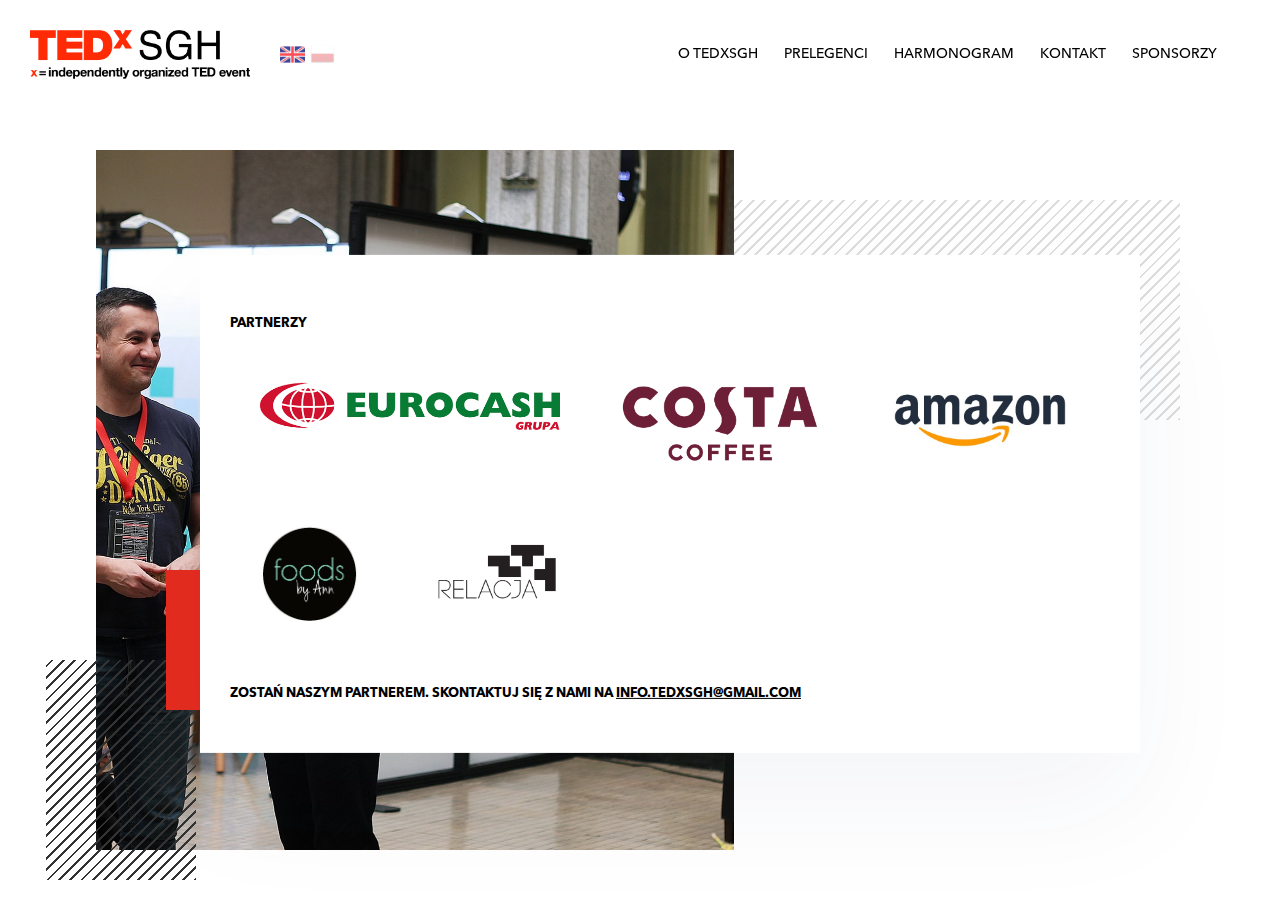
==== commit 0d2072ab: "new photos" ====
--- a/partnerzy.html
+++ b/partnerzy.html
@@ -12,7 +12,7 @@
   <!-- Place favicon.ico in the root directory -->
 
   <link rel="stylesheet" href="css/normalize.css">
-  <link rel="stylesheet" href="css/main.css?v=1.49">
+  <link rel="stylesheet" href="css/main.css?v=1.50">
 </head>
 <body>
 <!--[if lte IE 9]>
@@ -120,11 +120,32 @@
         <h2 class="ted-heading ted-heading--secondary">Partnerzy</h2>
         <div class="sponsors__list">
           <a class="eurocash" href="https://eurocash.pl/" target="_blank">
-            <img src="assets/images/eurocash.png" alt="Logo Eurocash">
+            <img src="assets/images/sponsorzy-2019/eurocash.png" alt="Logo Eurocash">
           </a>
           <a class="costa" href="https://www.costacoffee.pl/" target="_blank">
-            <img src="assets/images/costa.png" alt="Logo Costa Coffee">
+            <img src="assets/images/sponsorzy-2019/costa.png" alt="Logo Costa Coffee">
           </a>
+          <a class="costa" href="#" target="_blank">
+            <img src="assets/images/sponsorzy-2019/amazon.jpg" alt="Logo Amazon">
+          </a>
+          <a class="costa" href="#" target="_blank">
+            <img src="assets/images/sponsorzy-2019/foods-by-ann.jpg" alt="Logo Foods by Ann">
+          </a>
+<!--          <a class="costa" href="#" target="_blank">-->
+<!--            <img src="assets/images/sponsorzy-2019/ted-books.png" alt="Logo TED Books">-->
+<!--          </a>-->
+          <a class="costa" href="#" target="_blank">
+            <img src="assets/images/sponsorzy-2019/relacja.png" alt="Logo Relacja">
+          </a>
+<!--          <a class="costa" href="#" target="_blank">-->
+<!--            <img src="assets/images/sponsorzy-2019/flori.jpeg" alt="Logo Flori">-->
+<!--          </a>-->
+<!--          <a class="costa" href="#" target="_blank">-->
+<!--            <img src="assets/images/sponsorzy-2019/plecione.png" alt="Logo Plecione">-->
+<!--          </a>-->
+<!--          <a class="costa" href="#" target="_blank">-->
+<!--            <img src="assets/images/sponsorzy-2019/stare-na-nowe.jpg" alt="Logo Stare na Nowe">-->
+<!--          </a>-->
         </div>
       </div>
 
--- a/css/main.css
+++ b/css/main.css
@@ -469,6 +469,10 @@
       .ted-heading--hero {
         font-size: 60px;
         font-size: 3.75rem; } }
+    .ted-heading--hero--small {
+      font-size: 18px;
+      font-size: 1.125rem;
+      text-transform: uppercase; }
   .ted-heading--primary {
     font-size: 20px;
     font-size: 1.25rem;
@@ -607,7 +611,8 @@
     @media only screen and (min-width: 750px) {
       .footer-copyrights {
         order: 1;
-        display: flex; } }
+        display: flex;
+        align-items: center; } }
 
 .ticket-reminder {
   display: flex;
@@ -848,12 +853,12 @@
     border-bottom: 1px solid red; }
   .header .hero a.href-button {
     border: none; }
+    .header .hero a.href-button .btn {
+      font-size: 18px;
+      height: 64px; }
   .header-date {
-    display: block; }
-    @media only screen and (min-width: 540px) {
-      .header-date {
-        margin-left: 10px;
-        display: inline-block; } }
+    display: block;
+    margin-top: 10px; }
 
 #map {
   height: 300px; }
@@ -1089,11 +1094,6 @@
 .sponsor {
   width: 100%;
   margin: 10px 0; }
-  @media only screen and (min-width: 540px) {
-    .sponsor:nth-of-type(1) {
-      width: 35%; }
-    .sponsor:nth-of-type(2) {
-      width: 65%; } }
 
 .other-sponsors {
   margin-top: 20px; }
@@ -1118,21 +1118,15 @@
 
 .sponsors__list {
   display: flex;
-  flex-direction: column; }
+  flex-direction: row;
+  flex-wrap: wrap; }
   .sponsors__list .eurocash img {
     max-height: 100px;
-    max-width: 300px;
-    margin-bottom: 40px; }
-    @media only screen and (min-width: 750px) {
-      .sponsors__list .eurocash img {
-        margin-right: 50px;
-        margin-bottom: 0; } }
-  .sponsors__list .costa img {
+    max-width: 300px; }
+  .sponsors__list img {
     max-height: 100px;
-    max-width: 200px; }
-  @media only screen and (min-width: 750px) {
-    .sponsors__list {
-      flex-direction: row; } }
+    max-width: 200px;
+    margin: 30px; }
 
 .newsletter {
   height: 100%;
